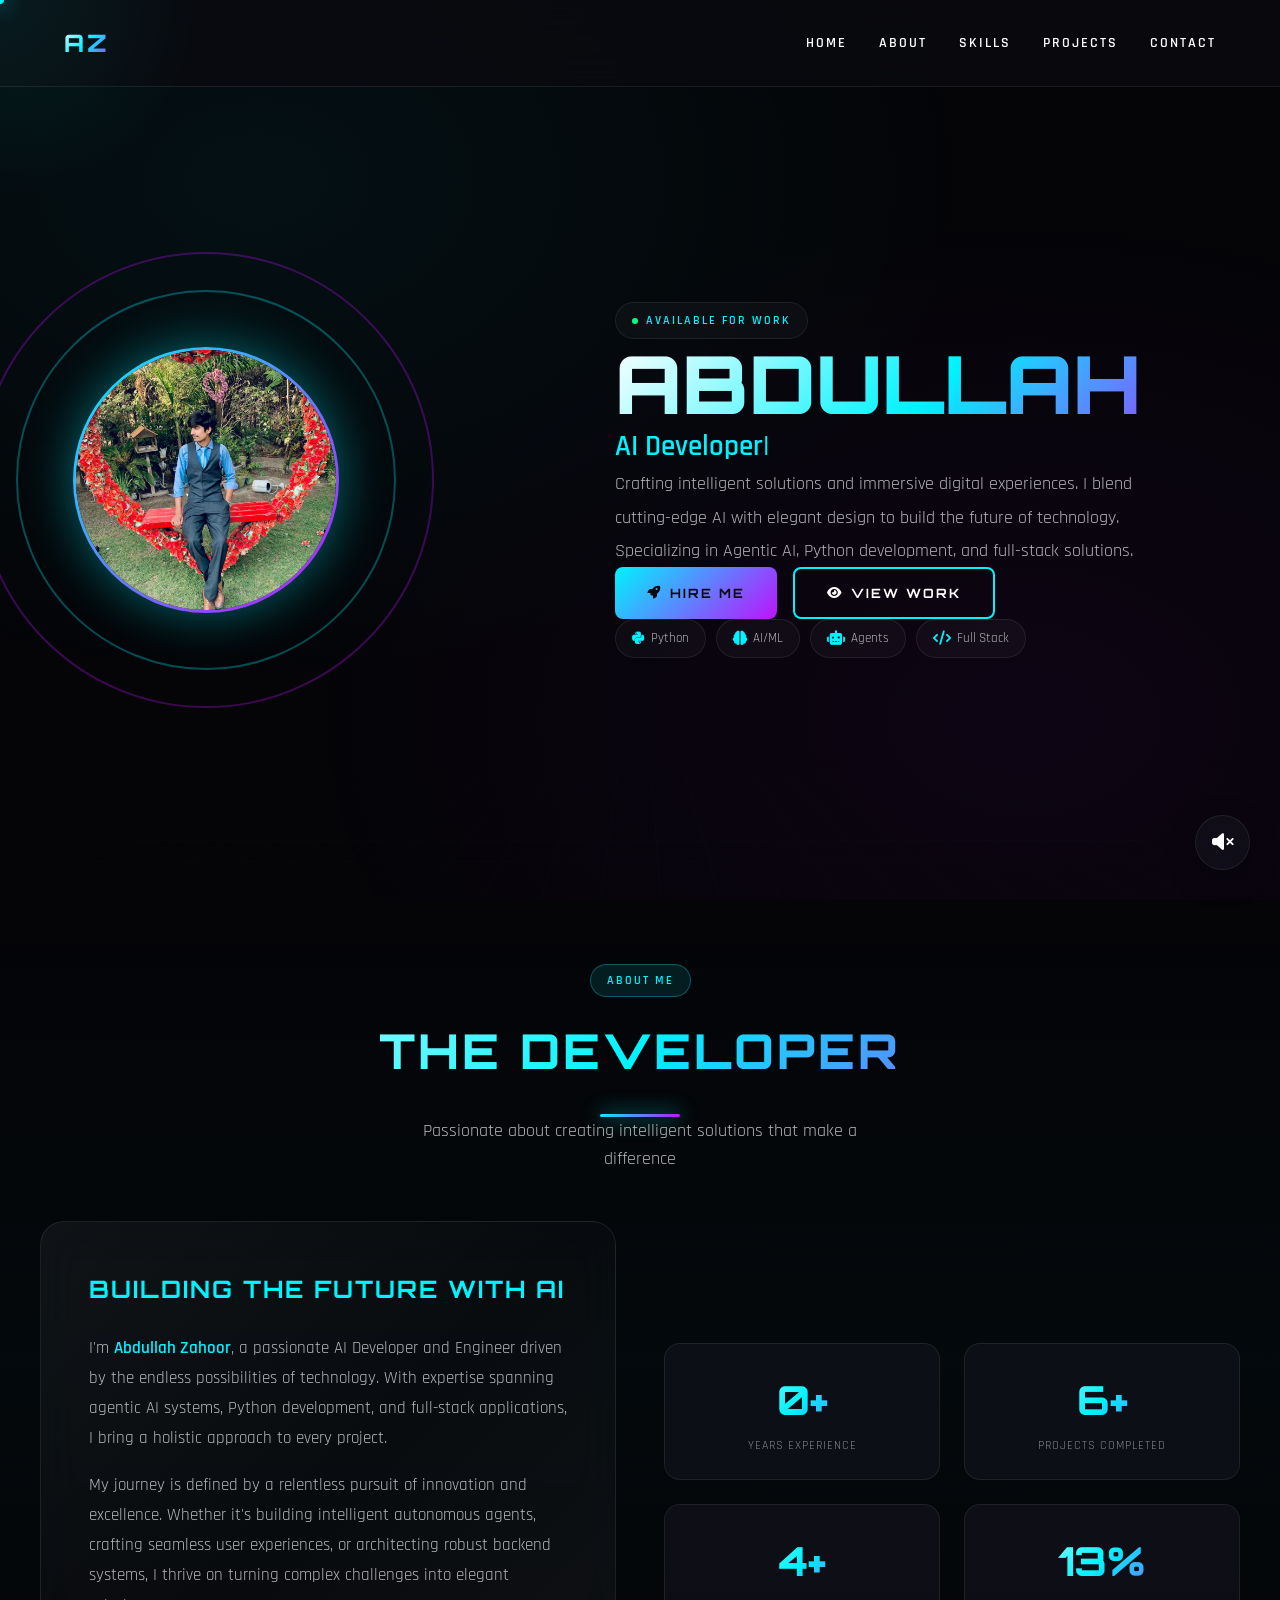
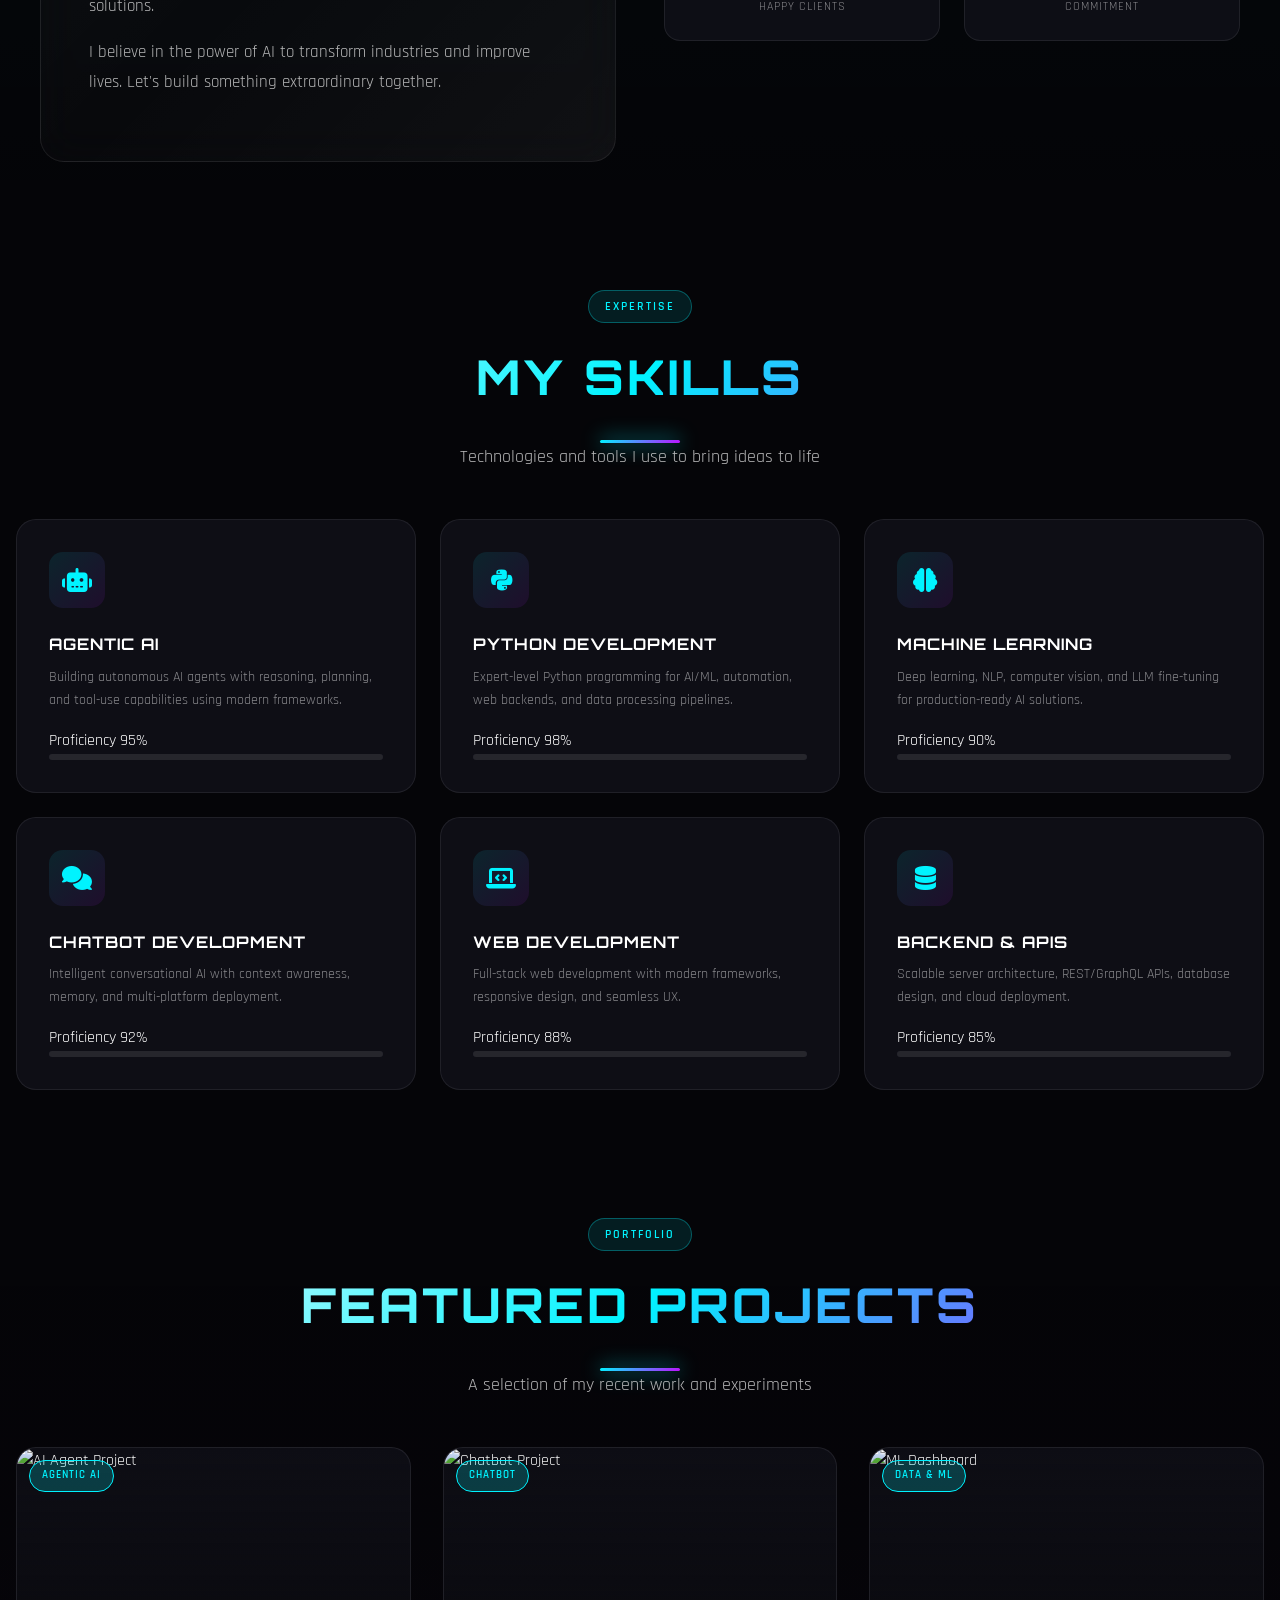
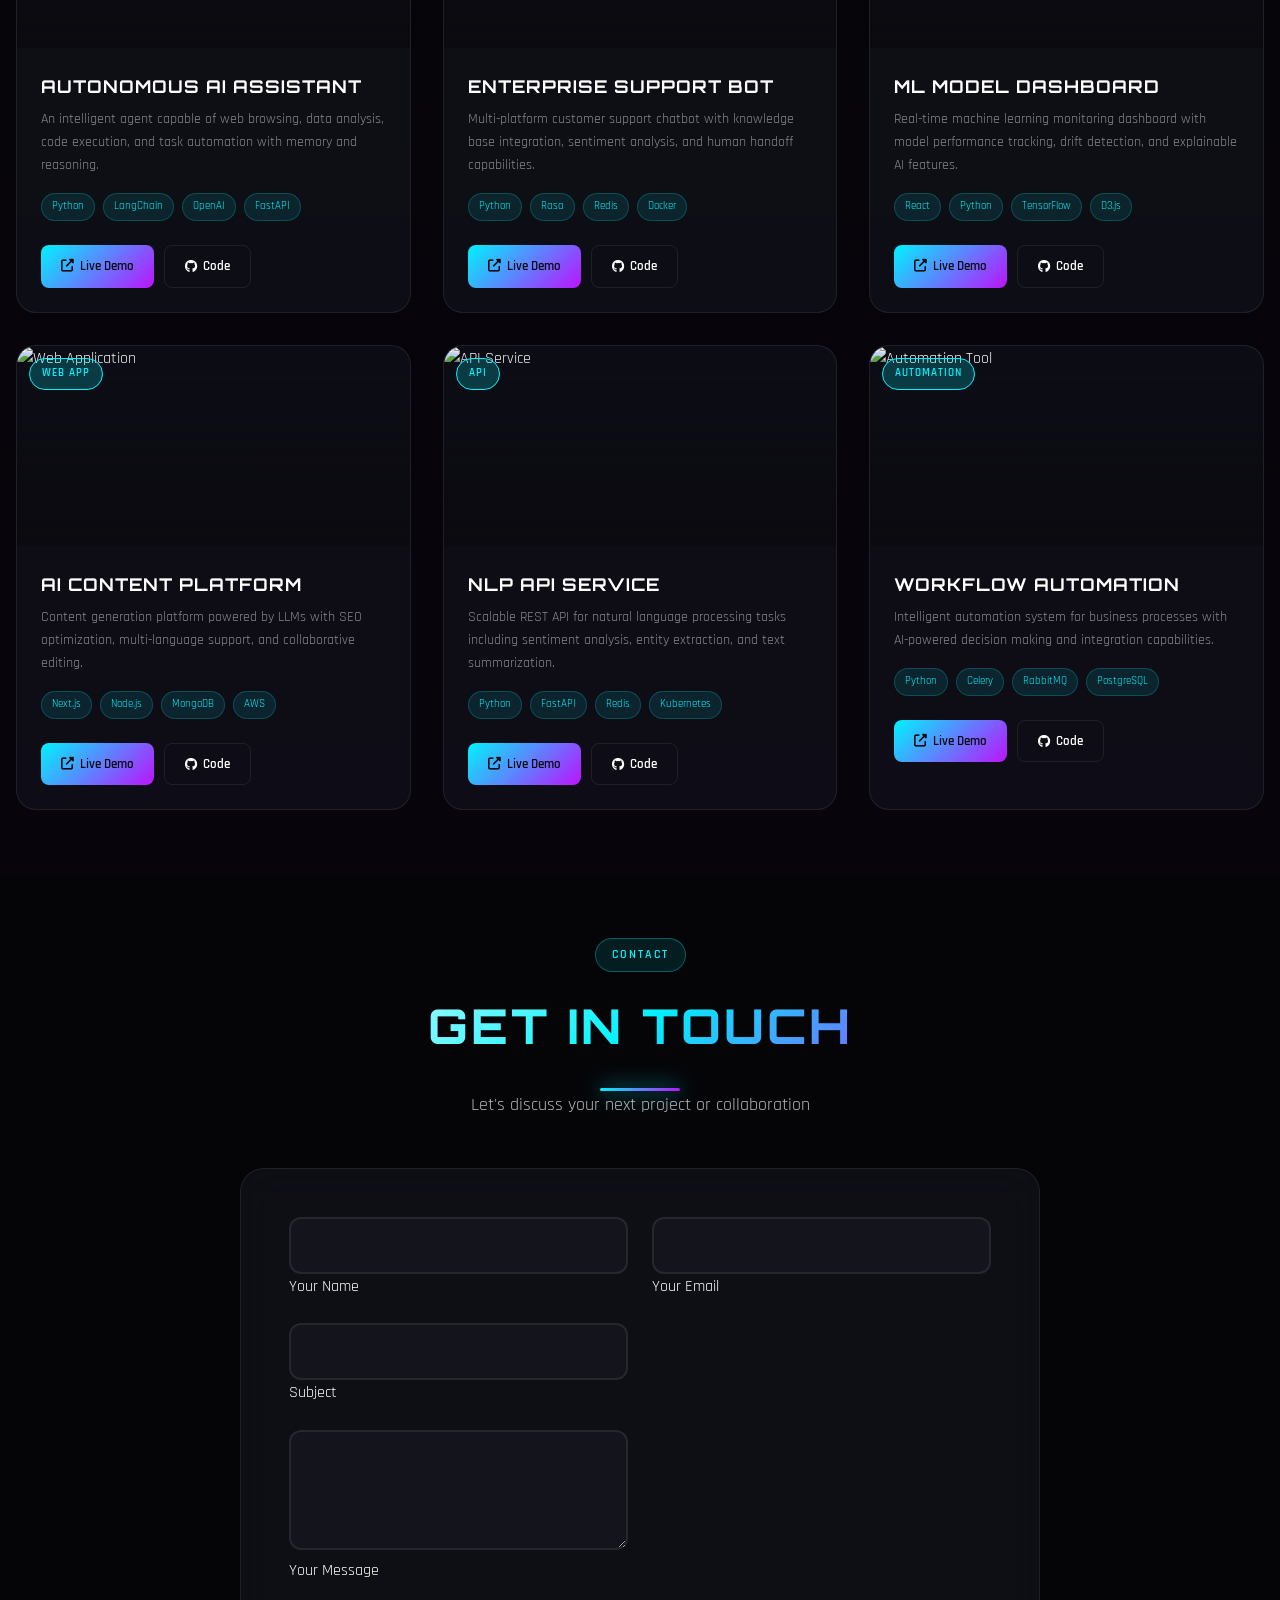
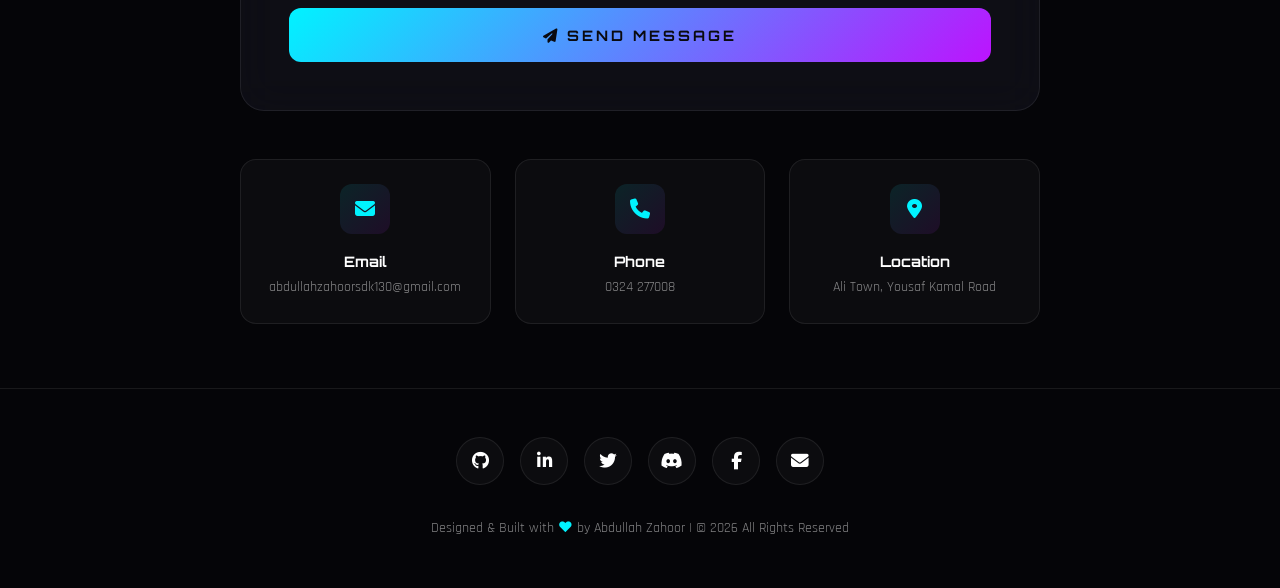
==== index.html @ 2355e8be "first commit" ====
<!DOCTYPE html>
<html lang="en">
<head>
    <meta charset="UTF-8">
    <meta name="viewport" content="width=device-width, initial-scale=1.0">
    <meta name="description" content="Abdullah Zahoor - AI Developer, Agentic AI Engineer & Python Developer. Building the future with intelligent solutions.">
    <meta name="theme-color" content="#0a0a0f">
    <title>Abdullah Zahoor | AI Developer & Engineer</title>

    <!-- Preconnect for fonts -->
    <link rel="preconnect" href="https://fonts.googleapis.com">
    <link rel="preconnect" href="https://fonts.gstatic.com" crossorigin>

    <!-- Fonts -->
    <link href="https://fonts.googleapis.com/css2?family=Orbitron:wght@400;500;600;700;800;900&family=Rajdhani:wght@300;400;500;600;700&family=Inter:wght@300;400;500;600;700&display=swap" rel="stylesheet">

    <!-- Three.js -->
    <script src="https://cdnjs.cloudflare.com/ajax/libs/three.js/r128/three.min.js"></script>

    <!-- Font Awesome -->
    <link rel="stylesheet" href="https://cdnjs.cloudflare.com/ajax/libs/font-awesome/6.4.0/css/all.min.css">

    <!-- CSS -->
    <link rel="stylesheet" href="css/style.css">
</head>
<body>
    <!-- Audio Element for Background Music -->
    <audio id="bg-music" loop preload="auto">
        <source src="audio/background-music.mp3" type="audio/mpeg">
    </audio>

    <!-- Music Toggle Button -->
    <button id="music-toggle" class="music-btn" title="Toggle Music">
        <i class="fas fa-volume-mute"></i>
        <span class="music-tooltip">Click to enable music</span>
    </button>

    <!-- 3D Background Canvas -->
    <div id="canvas-container">
        <canvas id="bg-canvas"></canvas>
    </div>

    <!-- Background Effects -->
    <div class="bg-overlay"></div>
    <div class="grid-flooring"></div>

    <!-- Custom Cursor -->
    <div class="cursor-glow"></div>
    <div class="cursor-dot"></div>

    <!-- Navigation -->
    <nav>
        <a href="#home" class="logo">AZ</a>
        <ul class="nav-links">
            <li><a href="#home">Home</a></li>
            <li><a href="#about">About</a></li>
            <li><a href="#skills">Skills</a></li>
            <li><a href="#projects">Projects</a></li>
            <li><a href="#contact">Contact</a></li>
        </ul>
        <button class="menu-toggle" aria-label="Toggle navigation menu" aria-expanded="false">
            <span></span>
            <span></span>
            <span></span>
        </button>
    </nav>

    <!-- Hero Section -->
    <section id="home" class="hero">
        <div class="hero-content">
            <div class="hero-visual">
                <div class="profile-3d">
                    <div class="profile-glow"></div>
                    <div class="orbit-ring orbit-ring-1">
                        <div class="orbit-particle"></div>
                    </div>
                    <div class="orbit-ring orbit-ring-2">
                        <div class="orbit-particle"></div>
                    </div>
                    <div class="orbit-ring orbit-ring-3"></div>
                    <div class="profile-core">
                        <img src="images/profile.jpg" alt="Abdullah Zahoor">
                    </div>
                </div>
            </div>
            <div class="hero-text">
                <div class="greeting-badge">
                    <span>Available for Work</span>
                </div>
                <h1 class="hero-title">ABDULLAH</h1>
                <div class="typing-container">
                    <span class="typing-text"></span>
                </div>
                <p class="hero-description">
                    Crafting intelligent solutions and immersive digital experiences. I blend cutting-edge AI with elegant design to build the future of technology. Specializing in Agentic AI, Python development, and full-stack solutions.
                </p>
                <div class="hero-buttons">
                    <a href="#contact" class="btn btn-primary">
                        <i class="fas fa-rocket"></i>
                        Hire Me
                    </a>
                    <a href="#projects" class="btn btn-secondary">
                        <i class="fas fa-eye"></i>
                        View Work
                    </a>
                </div>
                <div class="tech-pills">
                    <span class="tech-pill"><i class="fab fa-python"></i> Python</span>
                    <span class="tech-pill"><i class="fas fa-brain"></i> AI/ML</span>
                    <span class="tech-pill"><i class="fas fa-robot"></i> Agents</span>
                    <span class="tech-pill"><i class="fas fa-code"></i> Full Stack</span>
                </div>
            </div>
        </div>
    </section>

    <!-- About Section -->
    <section id="about" class="about">
        <div class="about-content">
            <div class="section-header reveal">
                <span class="section-label">About Me</span>
                <h2 class="section-title">The Developer</h2>
                <div class="section-line"></div>
                <p class="section-subtitle">Passionate about creating intelligent solutions that make a difference</p>
            </div>

            <div class="about-grid">
                <div class="about-glass reveal-left">
                    <div class="about-glass-content">
                        <div class="about-text">
                            <h3>Building The Future With AI</h3>
                            <p>
                                I'm <span class="highlight">Abdullah Zahoor</span>, a passionate AI Developer and Engineer driven by the endless possibilities of technology. With expertise spanning agentic AI systems, Python development, and full-stack applications, I bring a holistic approach to every project.
                            </p>
                            <p>
                                My journey is defined by a relentless pursuit of innovation and excellence. Whether it's building intelligent autonomous agents, crafting seamless user experiences, or architecting robust backend systems, I thrive on turning complex challenges into elegant solutions.
                            </p>
                            <p>
                                I believe in the power of AI to transform industries and improve lives. Let's build something extraordinary together.
                            </p>
                        </div>
                    </div>
                </div>

                <div class="stats-container">
                    <div class="stat-card reveal-scale stagger-1">
                        <div class="stat-number">5+</div>
                        <div class="stat-label">Years Experience</div>
                    </div>
                    <div class="stat-card reveal-scale stagger-2">
                        <div class="stat-number">50+</div>
                        <div class="stat-label">Projects Completed</div>
                    </div>
                    <div class="stat-card reveal-scale stagger-3">
                        <div class="stat-number">30+</div>
                        <div class="stat-label">Happy Clients</div>
                    </div>
                    <div class="stat-card reveal-scale stagger-4">
                        <div class="stat-number">100%</div>
                        <div class="stat-label">Commitment</div>
                    </div>
                </div>
            </div>
        </div>
    </section>

    <!-- Skills Section -->
    <section id="skills" class="skills">
        <div class="section-header reveal">
            <span class="section-label">Expertise</span>
            <h2 class="section-title">My Skills</h2>
            <div class="section-line"></div>
            <p class="section-subtitle">Technologies and tools I use to bring ideas to life</p>
        </div>

        <div class="skills-grid">
            <div class="skill-card reveal stagger-1">
                <div class="skill-card-glow"></div>
                <div class="skill-icon-wrapper">
                    <i class="fas fa-robot skill-icon"></i>
                </div>
                <h3>Agentic AI</h3>
                <p>Building autonomous AI agents with reasoning, planning, and tool-use capabilities using modern frameworks.</p>
                <div class="skill-progress">
                    <div class="skill-progress-header">
                        <span class="skill-progress-label">Proficiency</span>
                        <span class="skill-progress-value">95%</span>
                    </div>
                    <div class="skill-progress-bar">
                        <div class="skill-progress-fill" data-width="95%"></div>
                    </div>
                </div>
            </div>

            <div class="skill-card reveal stagger-2">
                <div class="skill-card-glow"></div>
                <div class="skill-icon-wrapper">
                    <i class="fab fa-python skill-icon"></i>
                </div>
                <h3>Python Development</h3>
                <p>Expert-level Python programming for AI/ML, automation, web backends, and data processing pipelines.</p>
                <div class="skill-progress">
                    <div class="skill-progress-header">
                        <span class="skill-progress-label">Proficiency</span>
                        <span class="skill-progress-value">98%</span>
                    </div>
                    <div class="skill-progress-bar">
                        <div class="skill-progress-fill" data-width="98%"></div>
                    </div>
                </div>
            </div>

            <div class="skill-card reveal stagger-3">
                <div class="skill-card-glow"></div>
                <div class="skill-icon-wrapper">
                    <i class="fas fa-brain skill-icon"></i>
                </div>
                <h3>Machine Learning</h3>
                <p>Deep learning, NLP, computer vision, and LLM fine-tuning for production-ready AI solutions.</p>
                <div class="skill-progress">
                    <div class="skill-progress-header">
                        <span class="skill-progress-label">Proficiency</span>
                        <span class="skill-progress-value">90%</span>
                    </div>
                    <div class="skill-progress-bar">
                        <div class="skill-progress-fill" data-width="90%"></div>
                    </div>
                </div>
            </div>

            <div class="skill-card reveal stagger-4">
                <div class="skill-card-glow"></div>
                <div class="skill-icon-wrapper">
                    <i class="fas fa-comments skill-icon"></i>
                </div>
                <h3>Chatbot Development</h3>
                <p>Intelligent conversational AI with context awareness, memory, and multi-platform deployment.</p>
                <div class="skill-progress">
                    <div class="skill-progress-header">
                        <span class="skill-progress-label">Proficiency</span>
                        <span class="skill-progress-value">92%</span>
                    </div>
                    <div class="skill-progress-bar">
                        <div class="skill-progress-fill" data-width="92%"></div>
                    </div>
                </div>
            </div>

            <div class="skill-card reveal stagger-5">
                <div class="skill-card-glow"></div>
                <div class="skill-icon-wrapper">
                    <i class="fas fa-laptop-code skill-icon"></i>
                </div>
                <h3>Web Development</h3>
                <p>Full-stack web development with modern frameworks, responsive design, and seamless UX.</p>
                <div class="skill-progress">
                    <div class="skill-progress-header">
                        <span class="skill-progress-label">Proficiency</span>
                        <span class="skill-progress-value">88%</span>
                    </div>
                    <div class="skill-progress-bar">
                        <div class="skill-progress-fill" data-width="88%"></div>
                    </div>
                </div>
            </div>

            <div class="skill-card reveal stagger-6">
                <div class="skill-card-glow"></div>
                <div class="skill-icon-wrapper">
                    <i class="fas fa-database skill-icon"></i>
                </div>
                <h3>Backend & APIs</h3>
                <p>Scalable server architecture, REST/GraphQL APIs, database design, and cloud deployment.</p>
                <div class="skill-progress">
                    <div class="skill-progress-header">
                        <span class="skill-progress-label">Proficiency</span>
                        <span class="skill-progress-value">85%</span>
                    </div>
                    <div class="skill-progress-bar">
                        <div class="skill-progress-fill" data-width="85%"></div>
                    </div>
                </div>
            </div>
        </div>
    </section>

    <!-- Projects Section -->
    <section id="projects" class="projects">
        <div class="section-header reveal">
            <span class="section-label">Portfolio</span>
            <h2 class="section-title">Featured Projects</h2>
            <div class="section-line"></div>
            <p class="section-subtitle">A selection of my recent work and experiments</p>
        </div>

        <div class="projects-grid">
            <div class="project-card reveal stagger-1">
                <div class="project-image">
                    <img src="https://images.unsplash.com/photo-1677442136019-21780ecad995?w=600&h=400&fit=crop" alt="AI Agent Project">
                    <div class="project-image-overlay"></div>
                    <span class="project-category">Agentic AI</span>
                </div>
                <div class="project-content">
                    <h3>Autonomous AI Assistant</h3>
                    <p>An intelligent agent capable of web browsing, data analysis, code execution, and task automation with memory and reasoning.</p>
                    <div class="project-tech">
                        <span>Python</span>
                        <span>LangChain</span>
                        <span>OpenAI</span>
                        <span>FastAPI</span>
                    </div>
                    <div class="project-links">
                        <a href="#" class="project-link primary">
                            <i class="fas fa-external-link-alt"></i>
                            Live Demo
                        </a>
                        <a href="#" class="project-link">
                            <i class="fab fa-github"></i>
                            Code
                        </a>
                    </div>
                </div>
            </div>

            <div class="project-card reveal stagger-2">
                <div class="project-image">
                    <img src="https://images.unsplash.com/photo-1531746790731-6c087fecd65a?w=600&h=400&fit=crop" alt="Chatbot Project">
                    <div class="project-image-overlay"></div>
                    <span class="project-category">Chatbot</span>
                </div>
                <div class="project-content">
                    <h3>Enterprise Support Bot</h3>
                    <p>Multi-platform customer support chatbot with knowledge base integration, sentiment analysis, and human handoff capabilities.</p>
                    <div class="project-tech">
                        <span>Python</span>
                        <span>Rasa</span>
                        <span>Redis</span>
                        <span>Docker</span>
                    </div>
                    <div class="project-links">
                        <a href="#" class="project-link primary">
                            <i class="fas fa-external-link-alt"></i>
                            Live Demo
                        </a>
                        <a href="#" class="project-link">
                            <i class="fab fa-github"></i>
                            Code
                        </a>
                    </div>
                </div>
            </div>

            <div class="project-card reveal stagger-3">
                <div class="project-image">
                    <img src="https://images.unsplash.com/photo-1551288049-bebda4e38f71?w=600&h=400&fit=crop" alt="ML Dashboard">
                    <div class="project-image-overlay"></div>
                    <span class="project-category">Data & ML</span>
                </div>
                <div class="project-content">
                    <h3>ML Model Dashboard</h3>
                    <p>Real-time machine learning monitoring dashboard with model performance tracking, drift detection, and explainable AI features.</p>
                    <div class="project-tech">
                        <span>React</span>
                        <span>Python</span>
                        <span>TensorFlow</span>
                        <span>D3.js</span>
                    </div>
                    <div class="project-links">
                        <a href="#" class="project-link primary">
                            <i class="fas fa-external-link-alt"></i>
                            Live Demo
                        </a>
                        <a href="#" class="project-link">
                            <i class="fab fa-github"></i>
                            Code
                        </a>
                    </div>
                </div>
            </div>

            <div class="project-card reveal stagger-4">
                <div class="project-image">
                    <img src="https://images.unsplash.com/photo-1460925895917-afdab827c52f?w=600&h=400&fit=crop" alt="Web Application">
                    <div class="project-image-overlay"></div>
                    <span class="project-category">Web App</span>
                </div>
                <div class="project-content">
                    <h3>AI Content Platform</h3>
                    <p>Content generation platform powered by LLMs with SEO optimization, multi-language support, and collaborative editing.</p>
                    <div class="project-tech">
                        <span>Next.js</span>
                        <span>Node.js</span>
                        <span>MongoDB</span>
                        <span>AWS</span>
                    </div>
                    <div class="project-links">
                        <a href="#" class="project-link primary">
                            <i class="fas fa-external-link-alt"></i>
                            Live Demo
                        </a>
                        <a href="#" class="project-link">
                            <i class="fab fa-github"></i>
                            Code
                        </a>
                    </div>
                </div>
            </div>

            <div class="project-card reveal stagger-5">
                <div class="project-image">
                    <img src="https://images.unsplash.com/photo-1555421689-d68471e189f2?w=600&h=400&fit=crop" alt="API Service">
                    <div class="project-image-overlay"></div>
                    <span class="project-category">API</span>
                </div>
                <div class="project-content">
                    <h3>NLP API Service</h3>
                    <p>Scalable REST API for natural language processing tasks including sentiment analysis, entity extraction, and text summarization.</p>
                    <div class="project-tech">
                        <span>Python</span>
                        <span>FastAPI</span>
                        <span>Redis</span>
                        <span>Kubernetes</span>
                    </div>
                    <div class="project-links">
                        <a href="#" class="project-link primary">
                            <i class="fas fa-external-link-alt"></i>
                            Live Demo
                        </a>
                        <a href="#" class="project-link">
                            <i class="fab fa-github"></i>
                            Code
                        </a>
                    </div>
                </div>
            </div>

            <div class="project-card reveal stagger-6">
                <div class="project-image">
                    <img src="https://images.unsplash.com/photo-1518432031352-d6fc5c10da5a?w=600&h=400&fit=crop" alt="Automation Tool">
                    <div class="project-image-overlay"></div>
                    <span class="project-category">Automation</span>
                </div>
                <div class="project-content">
                    <h3>Workflow Automation</h3>
                    <p>Intelligent automation system for business processes with AI-powered decision making and integration capabilities.</p>
                    <div class="project-tech">
                        <span>Python</span>
                        <span>Celery</span>
                        <span>RabbitMQ</span>
                        <span>PostgreSQL</span>
                    </div>
                    <div class="project-links">
                        <a href="#" class="project-link primary">
                            <i class="fas fa-external-link-alt"></i>
                            Live Demo
                        </a>
                        <a href="#" class="project-link">
                            <i class="fab fa-github"></i>
                            Code
                        </a>
                    </div>
                </div>
            </div>
        </div>
    </section>

    <!-- Contact Section -->
    <section id="contact" class="contact">
        <div class="contact-container">
            <div class="section-header reveal">
                <span class="section-label">Contact</span>
                <h2 class="section-title">Get In Touch</h2>
                <div class="section-line"></div>
                <p class="section-subtitle">Let's discuss your next project or collaboration</p>
            </div>

            <div class="contact-glass reveal-scale">
                <div class="contact-glow contact-glow-1"></div>
                <div class="contact-glow contact-glow-2"></div>

                <form class="contact-form">
                    <div class="form-row">
                        <div class="form-group">
                            <input type="text" class="form-input" id="name" placeholder=" " required>
                            <label class="form-label" for="name">Your Name</label>
                        </div>
                        <div class="form-group">
                            <input type="email" class="form-input" id="email" placeholder=" " required>
                            <label class="form-label" for="email">Your Email</label>
                        </div>
                    </div>
                    <div class="form-row">
                        <div class="form-group full-width">
                            <input type="text" class="form-input" id="subject" placeholder=" " required>
                            <label class="form-label" for="subject">Subject</label>
                        </div>
                    </div>
                    <div class="form-row">
                        <div class="form-group full-width">
                            <textarea class="form-input" id="message" placeholder=" " required></textarea>
                            <label class="form-label" for="message">Your Message</label>
                        </div>
                    </div>
                    <button type="submit" class="submit-btn">
                        <i class="fas fa-paper-plane"></i>
                        Send Message
                    </button>
                </form>
            </div>

            <div class="contact-info reveal">
                <div class="contact-item">
                    <div class="contact-icon">
                        <i class="fas fa-envelope"></i>
                    </div>
                    <h4>Email</h4>
                    <p>abdullahzahoorsdk130@gmail.com</p>
                </div>
                <div class="contact-item">
                    <div class="contact-icon">
                        <i class="fas fa-phone"></i>
                    </div>
                    <h4>Phone</h4>
                    <p>0324 277008</p>
                </div>
                <div class="contact-item">
                    <div class="contact-icon">
                        <i class="fas fa-map-marker-alt"></i>
                    </div>
                    <h4>Location</h4>
                    <p>Ali Town, Yousaf Kamal Road</p>
                </div>
            </div>
        </div>
    </section>

    <!-- Footer -->
    <footer>
        <div class="footer-glow"></div>
        <div class="footer-content">
            <div class="footer-social">
                <a href="https://github.com/Abdullahzahoor755" class="social-icon" title="GitHub" target="_blank">
                    <i class="fab fa-github"></i>
                </a>
                <a href="https://www.linkedin.com/in/muhammad-abdullah-879433345/" class="social-icon" title="LinkedIn" target="_blank">
                    <i class="fab fa-linkedin-in"></i>
                </a>
                <a href="#" class="social-icon" title="Twitter">
                    <i class="fab fa-twitter"></i>
                </a>
                <a href="#" class="social-icon" title="Discord">
                    <i class="fab fa-discord"></i>
                </a>
                <a href="https://www.facebook.com/profile.php?id=61555727889878" class="social-icon" title="Facebook" target="_blank">
                    <i class="fab fa-facebook-f"></i>
                </a>
                <a href="mailto:abdullahzahoorsdk130@gmail.com" class="social-icon" title="Email">
                    <i class="fas fa-envelope"></i>
                </a>
            </div>
            <p class="footer-text">
                Designed & Built with <span>❤</span> by Abdullah Zahoor | © 2026 All Rights Reserved
            </p>
        </div>
    </footer>

    <!-- JavaScript -->
    <script src="js/main.js"></script>
</body>
</html>
---- css/style.css ----
/* ============================================
   PORTFOLIO - CLEAN RESPONSIVE CSS
   Mobile-first approach with progressive enhancement
   ============================================ */

/* ============================================
   CSS VARIABLES & RESET
   ============================================ */
:root {
    /* Colors */
    --neon-blue: #00f3ff;
    --neon-purple: #bc13fe;
    --neon-pink: #ff10f0;
    --neon-green: #00ff88;
    --dark-bg: #0a0a0f;
    --darker-bg: #050508;
    --card-bg: rgba(20, 20, 30, 0.6);
    --glass-bg: rgba(255, 255, 255, 0.03);
    --glass-border: rgba(255, 255, 255, 0.08);
    --glass-border-hover: rgba(0, 243, 255, 0.3);
    --text-primary: #ffffff;
    --text-secondary: rgba(255, 255, 255, 0.7);
    --text-muted: rgba(255, 255, 255, 0.5);

    /* Gradients */
    --gradient-primary: linear-gradient(135deg, var(--neon-blue), var(--neon-purple));
    --gradient-text: linear-gradient(135deg, #fff 0%, var(--neon-blue) 50%, var(--neon-purple) 100%);
    --shadow-glow: 0 0 40px rgba(0, 243, 255, 0.3);

    /* Spacing */
    --space-xs: 0.5rem;
    --space-sm: 1rem;
    --space-md: 1.5rem;
    --space-lg: 2rem;
    --space-xl: 3rem;
    --space-2xl: 4rem;

    /* Typography */
    --font-display: 'Orbitron', sans-serif;
    --font-body: 'Rajdhani', 'Inter', sans-serif;

    /* Transitions */
    --transition-smooth: cubic-bezier(0.23, 1, 0.32, 1);

    /* Container */
    --container-max: 1400px;
    --container-padding: 1rem;
}

/* Reset */
*, *::before, *::after {
    margin: 0;
    padding: 0;
    box-sizing: border-box;
}

html {
    scroll-behavior: smooth;
    font-size: clamp(14px, 2vw, 16px);
}

body {
    font-family: var(--font-body);
    background: var(--darker-bg);
    color: var(--text-primary);
    overflow-x: hidden;
    line-height: 1.6;
    -webkit-font-smoothing: antialiased;
}

/* Scrollbar */
::-webkit-scrollbar {
    width: 8px;
}

::-webkit-scrollbar-track {
    background: var(--darker-bg);
}

::-webkit-scrollbar-thumb {
    background: var(--gradient-primary);
    border-radius: 4px;
}

/* Selection */
::selection {
    background: rgba(0, 243, 255, 0.3);
}

/* ============================================
   BACKGROUND & EFFECTS
   ============================================ */
#canvas-container {
    position: fixed;
    inset: 0;
    z-index: -2;
    pointer-events: none;
}

.bg-overlay {
    position: fixed;
    inset: 0;
    z-index: -1;
    pointer-events: none;
    background:
        radial-gradient(ellipse at 20% 20%, rgba(0, 243, 255, 0.05) 0%, transparent 50%),
        radial-gradient(ellipse at 80% 80%, rgba(188, 19, 254, 0.05) 0%, transparent 50%);
}

.grid-flooring {
    position: fixed;
    bottom: 0;
    left: 0;
    width: 100%;
    height: 50vh;
    z-index: -1;
    pointer-events: none;
    background-image:
        linear-gradient(rgba(0, 243, 255, 0.03) 1px, transparent 1px),
        linear-gradient(90deg, rgba(0, 243, 255, 0.03) 1px, transparent 1px);
    background-size: 60px 60px;
    transform: perspective(500px) rotateX(60deg);
    transform-origin: bottom center;
    opacity: 0.5;
    animation: gridPulse 4s ease-in-out infinite;
}

@keyframes gridPulse {
    0%, 100% { opacity: 0.3; }
    50% { opacity: 0.6; }
}

/* Cursor - hidden on touch devices */
.cursor-glow, .cursor-dot {
    display: none;
}

@media (pointer: fine) {
    .cursor-glow {
        display: block;
        position: fixed;
        width: 400px;
        height: 400px;
        background: radial-gradient(circle, rgba(0, 243, 255, 0.08) 0%, transparent 70%);
        border-radius: 50%;
        pointer-events: none;
        z-index: 9999;
        transform: translate(-50%, -50%);
        mix-blend-mode: screen;
    }

    .cursor-dot {
        display: block;
        position: fixed;
        width: 8px;
        height: 8px;
        background: var(--neon-blue);
        border-radius: 50%;
        pointer-events: none;
        z-index: 10000;
        transform: translate(-50%, -50%);
        box-shadow: 0 0 20px var(--neon-blue);
    }
}

/* ============================================
   NAVIGATION
   ============================================ */
nav {
    position: fixed;
    top: 0;
    left: 0;
    width: 100%;
    padding: var(--space-md) var(--container-padding);
    display: flex;
    justify-content: space-between;
    align-items: center;
    z-index: 1000;
    background: rgba(10, 10, 15, 0.8);
    backdrop-filter: blur(20px);
    border-bottom: 1px solid var(--glass-border);
}

.logo {
    font-family: var(--font-display);
    font-size: 1.5rem;
    font-weight: 800;
    background: var(--gradient-text);
    -webkit-background-clip: text;
    -webkit-text-fill-color: transparent;
    text-transform: uppercase;
    letter-spacing: 3px;
    text-decoration: none;
}

.nav-links {
    display: none;
    list-style: none;
    gap: 2rem;
}

.nav-links a {
    color: var(--text-primary);
    text-decoration: none;
    font-weight: 600;
    font-size: 0.9rem;
    text-transform: uppercase;
    letter-spacing: 2px;
    transition: color 0.3s ease;
}

.nav-links a:hover {
    color: var(--neon-blue);
}

/* Mobile Menu Toggle */
.menu-toggle {
    display: flex;
    flex-direction: column;
    gap: 6px;
    cursor: pointer;
    z-index: 1001;
    background: none;
    border: none;
    padding: 0.5rem;
}

.menu-toggle span {
    width: 28px;
    height: 2px;
    background: var(--text-primary);
    transition: all 0.3s ease;
}

.menu-toggle.active span:nth-child(1) {
    transform: rotate(45deg) translate(5px, 5px);
}

.menu-toggle.active span:nth-child(2) {
    opacity: 0;
}

.menu-toggle.active span:nth-child(3) {
    transform: rotate(-45deg) translate(7px, -6px);
}

/* Mobile Nav */
@media (max-width: 768px) {
    .nav-links {
        position: fixed;
        top: 0;
        right: -100%;
        width: min(80%, 300px);
        height: 100vh;
        background: rgba(10, 10, 15, 0.98);
        flex-direction: column;
        justify-content: center;
        align-items: center;
        gap: var(--space-lg);
        transition: right 0.4s var(--transition-smooth);
        backdrop-filter: blur(20px);
        display: flex;
    }

    .nav-links.active {
        right: 0;
    }
}

/* Desktop Nav */
@media (min-width: 769px) {
    nav {
        padding: var(--space-md) 5%;
    }

    .menu-toggle {
        display: none;
    }

    .nav-links {
        display: flex;
    }
}

/* ============================================
   HERO SECTION
   ============================================ */
.hero {
    min-height: 100vh;
    display: flex;
    align-items: center;
    justify-content: center;
    padding: calc(var(--space-2xl) + 60px) var(--container-padding) var(--space-2xl);
    position: relative;
}

.hero-content {
    display: flex;
    flex-direction: column;
    align-items: center;
    gap: var(--space-xl);
    max-width: var(--container-max);
    width: 100%;
    text-align: center;
}

/* Profile */
.hero-visual {
    position: relative;
    perspective: 1000px;
}

.profile-3d {
    position: relative;
    width: min(280px, 80vw);
    height: min(280px, 80vw);
    transform-style: preserve-3d;
    animation: floatProfile 6s ease-in-out infinite;
}

@keyframes floatProfile {
    0%, 100% { transform: translateY(0) rotateY(-5deg); }
    50% { transform: translateY(-15px) rotateY(5deg); }
}

.orbit-ring {
    position: absolute;
    border-radius: 50%;
    border: 2px solid transparent;
}

.orbit-ring-1 {
    width: 100%;
    height: 100%;
    border-color: rgba(0, 243, 255, 0.3);
    animation: orbit1 20s linear infinite;
}

.orbit-ring-2 {
    width: 120%;
    height: 120%;
    top: -10%;
    left: -10%;
    border-color: rgba(188, 19, 254, 0.3);
    animation: orbit2 25s linear infinite reverse;
}

@keyframes orbit1 {
    0% { transform: rotateX(70deg) rotateZ(0deg); }
    100% { transform: rotateX(70deg) rotateZ(360deg); }
}

@keyframes orbit2 {
    0% { transform: rotateX(60deg) rotateY(10deg) rotateZ(0deg); }
    100% { transform: rotateX(60deg) rotateY(10deg) rotateZ(360deg); }
}

.profile-core {
    position: absolute;
    top: 50%;
    left: 50%;
    transform: translate(-50%, -50%);
    width: 70%;
    height: 70%;
    border-radius: 50%;
    overflow: hidden;
    border: 3px solid transparent;
    background: linear-gradient(var(--dark-bg), var(--dark-bg)) padding-box,
                var(--gradient-primary) border-box;
    box-shadow: 0 0 40px rgba(0, 243, 255, 0.3);
}

.profile-core img {
    width: 100%;
    height: 100%;
    object-fit: cover;
}

.profile-glow {
    position: absolute;
    top: 50%;
    left: 50%;
    transform: translate(-50%, -50%);
    width: 100%;
    height: 100%;
    background: radial-gradient(circle, rgba(0, 243, 255, 0.2) 0%, transparent 70%);
    border-radius: 50%;
    animation: pulseGlow 3s ease-in-out infinite;
}

@keyframes pulseGlow {
    0%, 100% { opacity: 0.5; transform: translate(-50%, -50%) scale(1); }
    50% { opacity: 0.8; transform: translate(-50%, -50%) scale(1.1); }
}

/* Hero Text */
.greeting-badge {
    display: inline-flex;
    align-items: center;
    gap: 8px;
    padding: 8px 16px;
    background: var(--glass-bg);
    border: 1px solid var(--glass-border);
    border-radius: 50px;
    font-size: 0.75rem;
    color: var(--neon-blue);
    font-weight: 600;
    text-transform: uppercase;
    letter-spacing: 2px;
}

.greeting-badge::before {
    content: '';
    width: 6px;
    height: 6px;
    background: var(--neon-green);
    border-radius: 50%;
    animation: blink 2s ease-in-out infinite;
}

@keyframes blink {
    0%, 100% { opacity: 1; }
    50% { opacity: 0.3; }
}

.hero-title {
    font-family: var(--font-display);
    font-size: clamp(2rem, 8vw, 5rem);
    font-weight: 900;
    line-height: 1.1;
    background: var(--gradient-text);
    -webkit-background-clip: text;
    -webkit-text-fill-color: transparent;
}

.typing-container {
    height: 2.5rem;
    display: flex;
    align-items: center;
    justify-content: center;
}

.typing-text {
    font-size: clamp(1rem, 3vw, 1.8rem);
    font-weight: 600;
    color: var(--neon-blue);
}

.typing-text::after {
    content: '|';
    animation: blinkCursor 1s infinite;
}

@keyframes blinkCursor {
    0%, 50% { opacity: 1; }
    51%, 100% { opacity: 0; }
}

.hero-description {
    font-size: clamp(0.95rem, 2vw, 1.15rem);
    color: var(--text-secondary);
    max-width: 550px;
    line-height: 1.8;
}

/* Buttons */
.hero-buttons {
    display: flex;
    flex-wrap: wrap;
    gap: var(--space-sm);
    justify-content: center;
}

.btn {
    padding: 14px 32px;
    font-family: var(--font-display);
    font-size: 0.8rem;
    font-weight: 700;
    text-transform: uppercase;
    letter-spacing: 2px;
    border: none;
    cursor: pointer;
    transition: all 0.4s var(--transition-smooth);
    text-decoration: none;
    display: inline-flex;
    align-items: center;
    gap: 8px;
    border-radius: 8px;
}

.btn-primary {
    background: var(--gradient-primary);
    color: var(--dark-bg);
}

.btn-primary:hover {
    transform: translateY(-3px);
    box-shadow: 0 20px 50px rgba(0, 243, 255, 0.4);
}

.btn-secondary {
    background: transparent;
    color: var(--text-primary);
    border: 2px solid var(--neon-blue);
}

.btn-secondary:hover {
    background: var(--neon-blue);
    color: var(--dark-bg);
    transform: translateY(-3px);
}

/* Tech Pills */
.tech-pills {
    display: flex;
    flex-wrap: wrap;
    gap: 10px;
    justify-content: center;
}

.tech-pill {
    padding: 8px 16px;
    background: var(--glass-bg);
    border: 1px solid var(--glass-border);
    border-radius: 50px;
    font-size: 0.8rem;
    color: var(--text-secondary);
    display: flex;
    align-items: center;
    gap: 6px;
}

.tech-pill i {
    color: var(--neon-blue);
    font-size: 0.9rem;
}

/* Desktop Hero Layout */
@media (min-width: 1024px) {
    .hero-content {
        flex-direction: row;
        text-align: left;
        gap: 5rem;
    }

    .hero-text {
        flex: 1;
        order: 2;
    }

    .hero-visual {
        flex: 0.8;
        order: 1;
    }

    .profile-3d {
        width: 380px;
        height: 380px;
    }

    .hero-buttons,
    .tech-pills,
    .typing-container {
        justify-content: flex-start;
    }
}

/* ============================================
   SECTIONS
   ============================================ */
section {
    padding: var(--space-2xl) var(--container-padding);
}

.section-header {
    text-align: center;
    margin-bottom: var(--space-xl);
}

.section-label {
    display: inline-block;
    padding: 6px 16px;
    background: rgba(0, 243, 255, 0.1);
    border: 1px solid rgba(0, 243, 255, 0.3);
    border-radius: 50px;
    color: var(--neon-blue);
    font-size: 0.75rem;
    font-weight: 600;
    text-transform: uppercase;
    letter-spacing: 2px;
    margin-bottom: var(--space-sm);
}

.section-title {
    font-family: var(--font-display);
    font-size: clamp(1.75rem, 5vw, 3rem);
    font-weight: 800;
    background: var(--gradient-text);
    -webkit-background-clip: text;
    -webkit-text-fill-color: transparent;
    text-transform: uppercase;
    letter-spacing: 3px;
    margin-bottom: var(--space-sm);
}

.section-subtitle {
    color: var(--text-secondary);
    font-size: clamp(0.9rem, 2vw, 1.1rem);
    max-width: 500px;
    margin: 0 auto;
}

.section-line {
    width: 80px;
    height: 3px;
    background: var(--gradient-primary);
    margin: var(--space-md) auto 0;
    border-radius: 3px;
    box-shadow: 0 0 20px var(--neon-blue);
}

/* ============================================
   ABOUT SECTION
   ============================================ */
.about {
    background: linear-gradient(180deg, transparent 0%, rgba(0, 243, 255, 0.02) 50%, transparent 100%);
}

.about-content {
    max-width: 1200px;
    margin: 0 auto;
}

.about-grid {
    display: grid;
    gap: var(--space-xl);
}

.about-glass {
    background: linear-gradient(135deg,
        rgba(255, 255, 255, 0.05) 0%,
        rgba(255, 255, 255, 0.02) 50%,
        rgba(255, 255, 255, 0.05) 100%);
    border: 1px solid var(--glass-border);
    border-radius: 24px;
    padding: var(--space-lg);
    backdrop-filter: blur(20px);
}

.about-text h3 {
    font-family: var(--font-display);
    font-size: clamp(1.25rem, 3vw, 1.5rem);
    margin-bottom: var(--space-md);
    color: var(--neon-blue);
    text-transform: uppercase;
    letter-spacing: 2px;
}

.about-text p {
    color: var(--text-secondary);
    font-size: clamp(0.95rem, 2vw, 1.05rem);
    margin-bottom: var(--space-sm);
    line-height: 1.8;
}

.highlight {
    color: var(--neon-blue);
    font-weight: 600;
}

/* Stats */
.stats-container {
    display: grid;
    grid-template-columns: repeat(2, 1fr);
    gap: var(--space-sm);
}

.stat-card {
    background: var(--card-bg);
    border: 1px solid var(--glass-border);
    border-radius: 16px;
    padding: var(--space-md);
    text-align: center;
    transition: all 0.4s ease;
}

.stat-card:hover {
    transform: translateY(-5px);
    border-color: var(--neon-blue);
}

.stat-number {
    font-family: var(--font-display);
    font-size: clamp(1.75rem, 4vw, 2.5rem);
    font-weight: 800;
    background: var(--gradient-text);
    -webkit-background-clip: text;
    -webkit-text-fill-color: transparent;
    margin-bottom: 4px;
}

.stat-label {
    color: var(--text-muted);
    font-size: 0.75rem;
    text-transform: uppercase;
    letter-spacing: 1px;
}

/* Desktop About */
@media (min-width: 768px) {
    .about-grid {
        grid-template-columns: 1fr 1fr;
        gap: var(--space-xl);
        align-items: center;
    }

    .stats-container {
        grid-template-columns: repeat(2, 1fr);
        gap: var(--space-md);
    }

    .about-glass {
        padding: var(--space-xl);
    }
}

/* ============================================
   SKILLS SECTION
   ============================================ */
.skills-grid {
    display: grid;
    grid-template-columns: 1fr;
    gap: var(--space-md);
    max-width: var(--container-max);
    margin: 0 auto;
}

.skill-card {
    background: var(--card-bg);
    border: 1px solid var(--glass-border);
    border-radius: 20px;
    padding: var(--space-lg);
    transition: all 0.4s ease;
}

.skill-card:hover {
    transform: translateY(-8px);
    border-color: var(--neon-blue);
    box-shadow: 0 20px 40px rgba(0, 243, 255, 0.1);
}

.skill-icon-wrapper {
    width: 56px;
    height: 56px;
    border-radius: 14px;
    background: linear-gradient(135deg, rgba(0, 243, 255, 0.1), rgba(188, 19, 254, 0.1));
    display: flex;
    align-items: center;
    justify-content: center;
    margin-bottom: var(--space-md);
}

.skill-icon {
    font-size: 1.5rem;
    color: var(--neon-blue);
}

.skill-card h3 {
    font-family: var(--font-display);
    font-size: 1rem;
    margin-bottom: 8px;
    text-transform: uppercase;
    letter-spacing: 1px;
}

.skill-card p {
    color: var(--text-muted);
    font-size: 0.9rem;
    line-height: 1.6;
    margin-bottom: var(--space-sm);
}

/* Progress Bar */
.skill-progress-bar {
    height: 6px;
    background: rgba(255, 255, 255, 0.1);
    border-radius: 3px;
    overflow: hidden;
}

.skill-progress-fill {
    height: 100%;
    background: var(--gradient-primary);
    border-radius: 3px;
    width: 0;
    transition: width 1.5s var(--transition-smooth);
}

/* Tablet Skills */
@media (min-width: 640px) {
    .skills-grid {
        grid-template-columns: repeat(2, 1fr);
    }
}

/* Desktop Skills */
@media (min-width: 1024px) {
    .skills-grid {
        grid-template-columns: repeat(3, 1fr);
    }
}

/* ============================================
   PROJECTS SECTION
   ============================================ */
.projects {
    background: linear-gradient(180deg, transparent 0%, rgba(188, 19, 254, 0.02) 100%);
}

.projects-grid {
    display: grid;
    grid-template-columns: 1fr;
    gap: var(--space-lg);
    max-width: var(--container-max);
    margin: 0 auto;
}

.project-card {
    background: var(--card-bg);
    border: 1px solid var(--glass-border);
    border-radius: 20px;
    overflow: hidden;
    transition: all 0.4s ease;
}

.project-card:hover {
    transform: translateY(-10px);
    border-color: var(--neon-purple);
    box-shadow: 0 30px 60px rgba(188, 19, 254, 0.1);
}

.project-image {
    position: relative;
    height: 180px;
    overflow: hidden;
}

.project-image img {
    width: 100%;
    height: 100%;
    object-fit: cover;
    transition: transform 0.6s ease;
}

.project-card:hover .project-image img {
    transform: scale(1.1);
}

.project-image-overlay {
    position: absolute;
    inset: 0;
    background: linear-gradient(180deg, transparent 0%, rgba(10, 10, 15, 0.9) 100%);
}

.project-category {
    position: absolute;
    top: 12px;
    left: 12px;
    padding: 6px 12px;
    background: rgba(0, 243, 255, 0.2);
    border: 1px solid var(--neon-blue);
    border-radius: 50px;
    font-size: 0.7rem;
    font-weight: 600;
    text-transform: uppercase;
    letter-spacing: 1px;
    color: var(--neon-blue);
}

.project-content {
    padding: var(--space-md);
}

.project-content h3 {
    font-family: var(--font-display);
    font-size: 1.1rem;
    margin-bottom: 8px;
    text-transform: uppercase;
    letter-spacing: 1px;
}

.project-content p {
    color: var(--text-muted);
    font-size: 0.9rem;
    line-height: 1.6;
    margin-bottom: var(--space-sm);
}

.project-tech {
    display: flex;
    flex-wrap: wrap;
    gap: 8px;
    margin-bottom: var(--space-md);
}

.project-tech span {
    padding: 4px 10px;
    background: rgba(0, 243, 255, 0.1);
    border: 1px solid rgba(0, 243, 255, 0.2);
    border-radius: 50px;
    font-size: 0.7rem;
    color: var(--neon-blue);
}

.project-links {
    display: flex;
    gap: 10px;
    flex-wrap: wrap;
}

.project-link {
    display: inline-flex;
    align-items: center;
    gap: 6px;
    padding: 10px 20px;
    background: transparent;
    border: 1px solid var(--glass-border);
    border-radius: 8px;
    color: var(--text-primary);
    font-size: 0.8rem;
    font-weight: 600;
    text-decoration: none;
    transition: all 0.3s ease;
}

.project-link:hover {
    border-color: var(--neon-blue);
    background: rgba(0, 243, 255, 0.1);
    color: var(--neon-blue);
}

.project-link.primary {
    background: var(--gradient-primary);
    border: none;
    color: var(--dark-bg);
}

/* Tablet Projects */
@media (min-width: 640px) {
    .projects-grid {
        grid-template-columns: repeat(2, 1fr);
    }

    .project-image {
        height: 200px;
    }
}

/* Desktop Projects */
@media (min-width: 1024px) {
    .projects-grid {
        grid-template-columns: repeat(3, 1fr);
    }
}

/* ============================================
   CONTACT SECTION
   ============================================ */
.contact-container {
    max-width: 800px;
    margin: 0 auto;
}

.contact-glass {
    background: var(--card-bg);
    border: 1px solid var(--glass-border);
    border-radius: 24px;
    padding: var(--space-lg);
    backdrop-filter: blur(20px);
}

.contact-form {
    display: grid;
    gap: var(--space-md);
}

.form-row {
    display: grid;
    gap: var(--space-md);
}

.form-group {
    position: relative;
}

.form-input {
    width: 100%;
    padding: 16px 20px;
    background: rgba(255, 255, 255, 0.03);
    border: 2px solid var(--glass-border);
    border-radius: 12px;
    color: var(--text-primary);
    font-family: var(--font-body);
    font-size: 1rem;
    transition: all 0.3s ease;
    outline: none;
}

.form-input:focus {
    border-color: var(--neon-blue);
    background: rgba(0, 243, 255, 0.05);
}

.form-input::placeholder {
    color: var(--text-muted);
}

textarea.form-input {
    min-height: 120px;
    resize: vertical;
}

.submit-btn {
    width: 100%;
    padding: 18px;
    background: var(--gradient-primary);
    border: none;
    border-radius: 12px;
    color: var(--dark-bg);
    font-family: var(--font-display);
    font-size: 0.9rem;
    font-weight: 700;
    text-transform: uppercase;
    letter-spacing: 3px;
    cursor: pointer;
    transition: all 0.4s ease;
}

.submit-btn:hover {
    transform: translateY(-3px);
    box-shadow: 0 20px 50px rgba(0, 243, 255, 0.4);
}

/* Contact Info */
.contact-info {
    display: grid;
    grid-template-columns: 1fr;
    gap: var(--space-md);
    margin-top: var(--space-xl);
}

.contact-item {
    text-align: center;
    padding: var(--space-md);
    background: rgba(255, 255, 255, 0.03);
    border: 1px solid var(--glass-border);
    border-radius: 16px;
    transition: all 0.4s ease;
}

.contact-item:hover {
    border-color: var(--neon-blue);
    transform: translateY(-5px);
}

.contact-icon {
    width: 50px;
    height: 50px;
    margin: 0 auto var(--space-sm);
    border-radius: 12px;
    background: linear-gradient(135deg, rgba(0, 243, 255, 0.1), rgba(188, 19, 254, 0.1));
    display: flex;
    align-items: center;
    justify-content: center;
    font-size: 1.25rem;
    color: var(--neon-blue);
}

.contact-item h4 {
    font-family: var(--font-display);
    font-size: 0.9rem;
    margin-bottom: 4px;
}

.contact-item p {
    color: var(--text-muted);
    font-size: 0.85rem;
}

/* Tablet Contact */
@media (min-width: 640px) {
    .form-row {
        grid-template-columns: repeat(2, 1fr);
    }

    .contact-info {
        grid-template-columns: repeat(3, 1fr);
    }
}

/* Desktop Contact */
@media (min-width: 768px) {
    .contact-glass {
        padding: var(--space-xl);
    }
}

/* ============================================
   FOOTER
   ============================================ */
footer {
    padding: var(--space-xl) var(--container-padding);
    background: var(--darker-bg);
    border-top: 1px solid var(--glass-border);
}

.footer-content {
    max-width: var(--container-max);
    margin: 0 auto;
    text-align: center;
}

.footer-social {
    display: flex;
    justify-content: center;
    gap: var(--space-sm);
    margin-bottom: var(--space-lg);
    flex-wrap: wrap;
}

.social-icon {
    width: 48px;
    height: 48px;
    border-radius: 50%;
    background: var(--glass-bg);
    border: 1px solid var(--glass-border);
    display: flex;
    align-items: center;
    justify-content: center;
    color: var(--text-primary);
    text-decoration: none;
    font-size: 1.1rem;
    transition: all 0.4s ease;
}

.social-icon:hover {
    transform: translateY(-5px) scale(1.1);
    border-color: var(--neon-blue);
    background: var(--gradient-primary);
    color: var(--dark-bg);
}

.footer-text {
    color: var(--text-muted);
    font-size: 0.9rem;
}

.footer-text span {
    color: var(--neon-blue);
}

/* ============================================
   MUSIC CONTROLS
   ============================================ */
.music-btn {
    position: fixed;
    bottom: 20px;
    right: 20px;
    width: 50px;
    height: 50px;
    border-radius: 50%;
    background: var(--card-bg);
    border: 1px solid var(--glass-border);
    backdrop-filter: blur(20px);
    cursor: pointer;
    z-index: 9999;
    display: flex;
    align-items: center;
    justify-content: center;
    color: var(--text-primary);
    font-size: 1rem;
    transition: all 0.4s ease;
    box-shadow: 0 10px 30px rgba(0, 0, 0, 0.3);
}

.music-btn:hover {
    transform: scale(1.1);
    border-color: var(--neon-blue);
    box-shadow: 0 0 30px rgba(0, 243, 255, 0.3);
}

.music-btn.active {
    border-color: var(--neon-blue);
    box-shadow: 0 0 20px rgba(0, 243, 255, 0.4);
}

.music-btn.active i {
    color: var(--neon-blue);
}

.music-tooltip {
    position: absolute;
    bottom: 60px;
    right: 0;
    padding: 8px 14px;
    background: var(--card-bg);
    border: 1px solid var(--glass-border);
    border-radius: 8px;
    font-size: 0.75rem;
    color: var(--text-secondary);
    white-space: nowrap;
    opacity: 0;
    transform: translateY(10px);
    transition: all 0.3s ease;
    pointer-events: none;
    backdrop-filter: blur(10px);
}

.music-btn:hover .music-tooltip {
    opacity: 1;
    transform: translateY(0);
}

@media (min-width: 768px) {
    .music-btn {
        bottom: 30px;
        right: 30px;
        width: 55px;
        height: 55px;
        font-size: 1.2rem;
    }
}

/* ============================================
   ANIMATIONS
   ============================================ */
@keyframes fadeInUp {
    from {
        opacity: 0;
        transform: translateY(30px);
    }
    to {
        opacity: 1;
        transform: translateY(0);
    }
}

/* Scroll Reveal */
.reveal, .reveal-left, .reveal-right, .reveal-scale {
    opacity: 0;
    transform: translateY(30px);
    transition: all 0.6s var(--transition-smooth);
}

.reveal.active, .reveal-left.active, .reveal-right.active, .reveal-scale.active {
    opacity: 1;
    transform: translateY(0);
}

/* Stagger delays */
.stagger-1 { transition-delay: 0.1s; }
.stagger-2 { transition-delay: 0.2s; }
.stagger-3 { transition-delay: 0.3s; }
.stagger-4 { transition-delay: 0.4s; }
.stagger-5 { transition-delay: 0.5s; }
.stagger-6 { transition-delay: 0.6s; }

/* Reduced motion */
@media (prefers-reduced-motion: reduce) {
    *, *::before, *::after {
        animation-duration: 0.01ms !important;
        transition-duration: 0.01ms !important;
    }

    .reveal, .reveal-left, .reveal-right, .reveal-scale {
        opacity: 1;
        transform: none;
    }
}

/* ============================================
   UTILITY CLASSES
   ============================================ */
.sr-only {
    position: absolute;
    width: 1px;
    height: 1px;
    padding: 0;
    margin: -1px;
    overflow: hidden;
    clip: rect(0, 0, 0, 0);
    white-space: nowrap;
    border: 0;
}
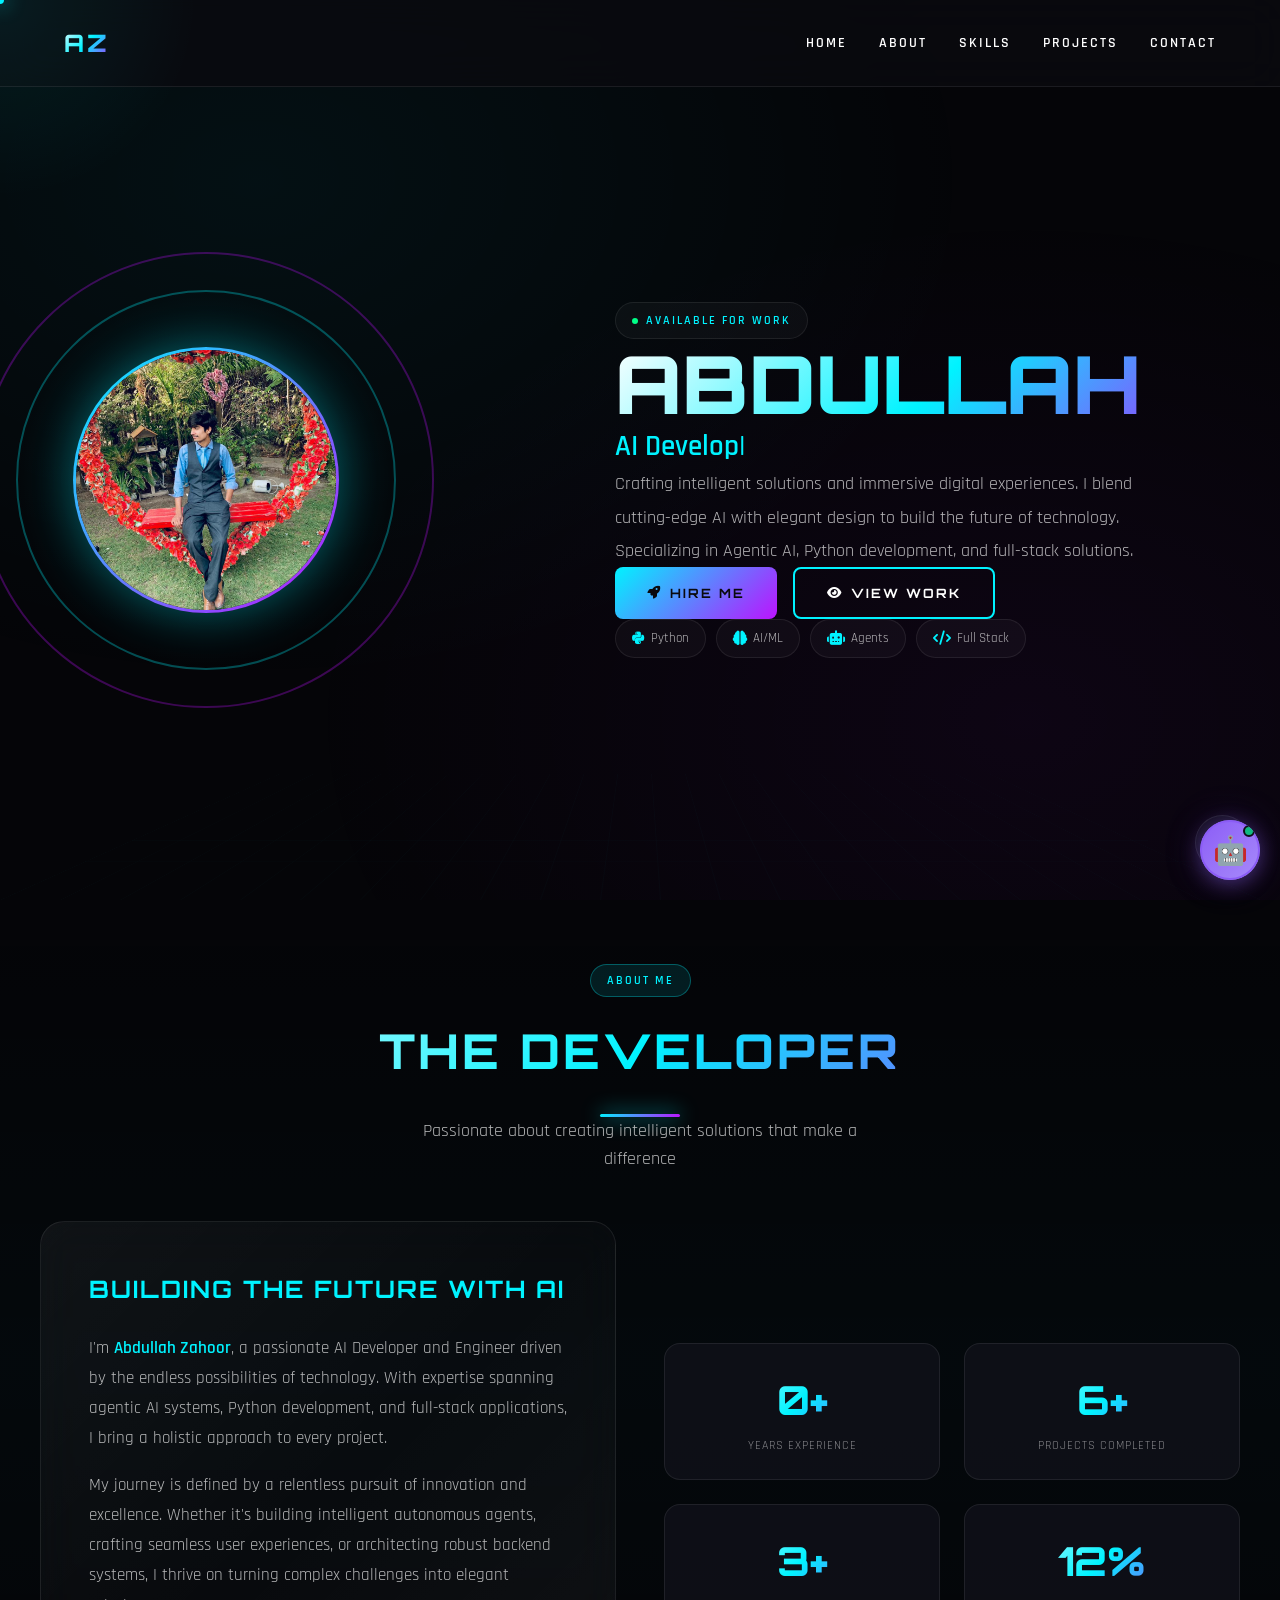
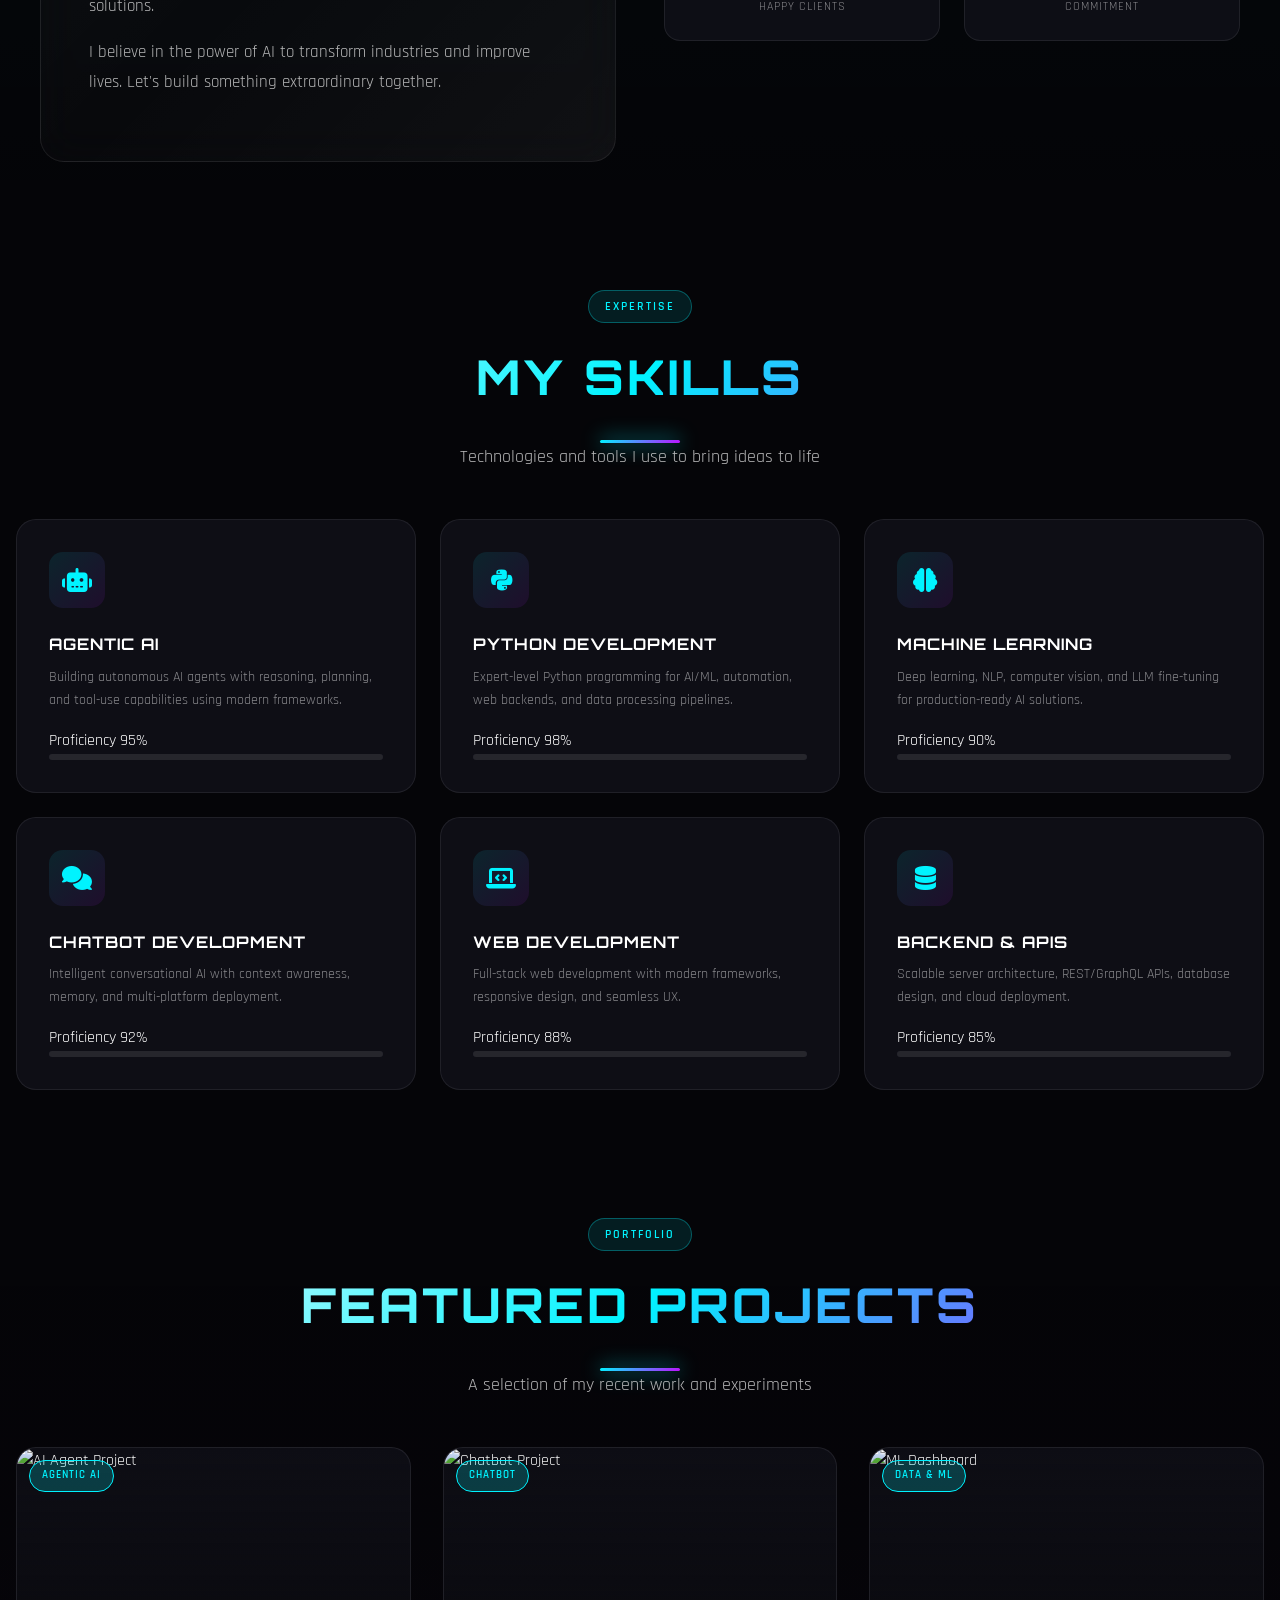
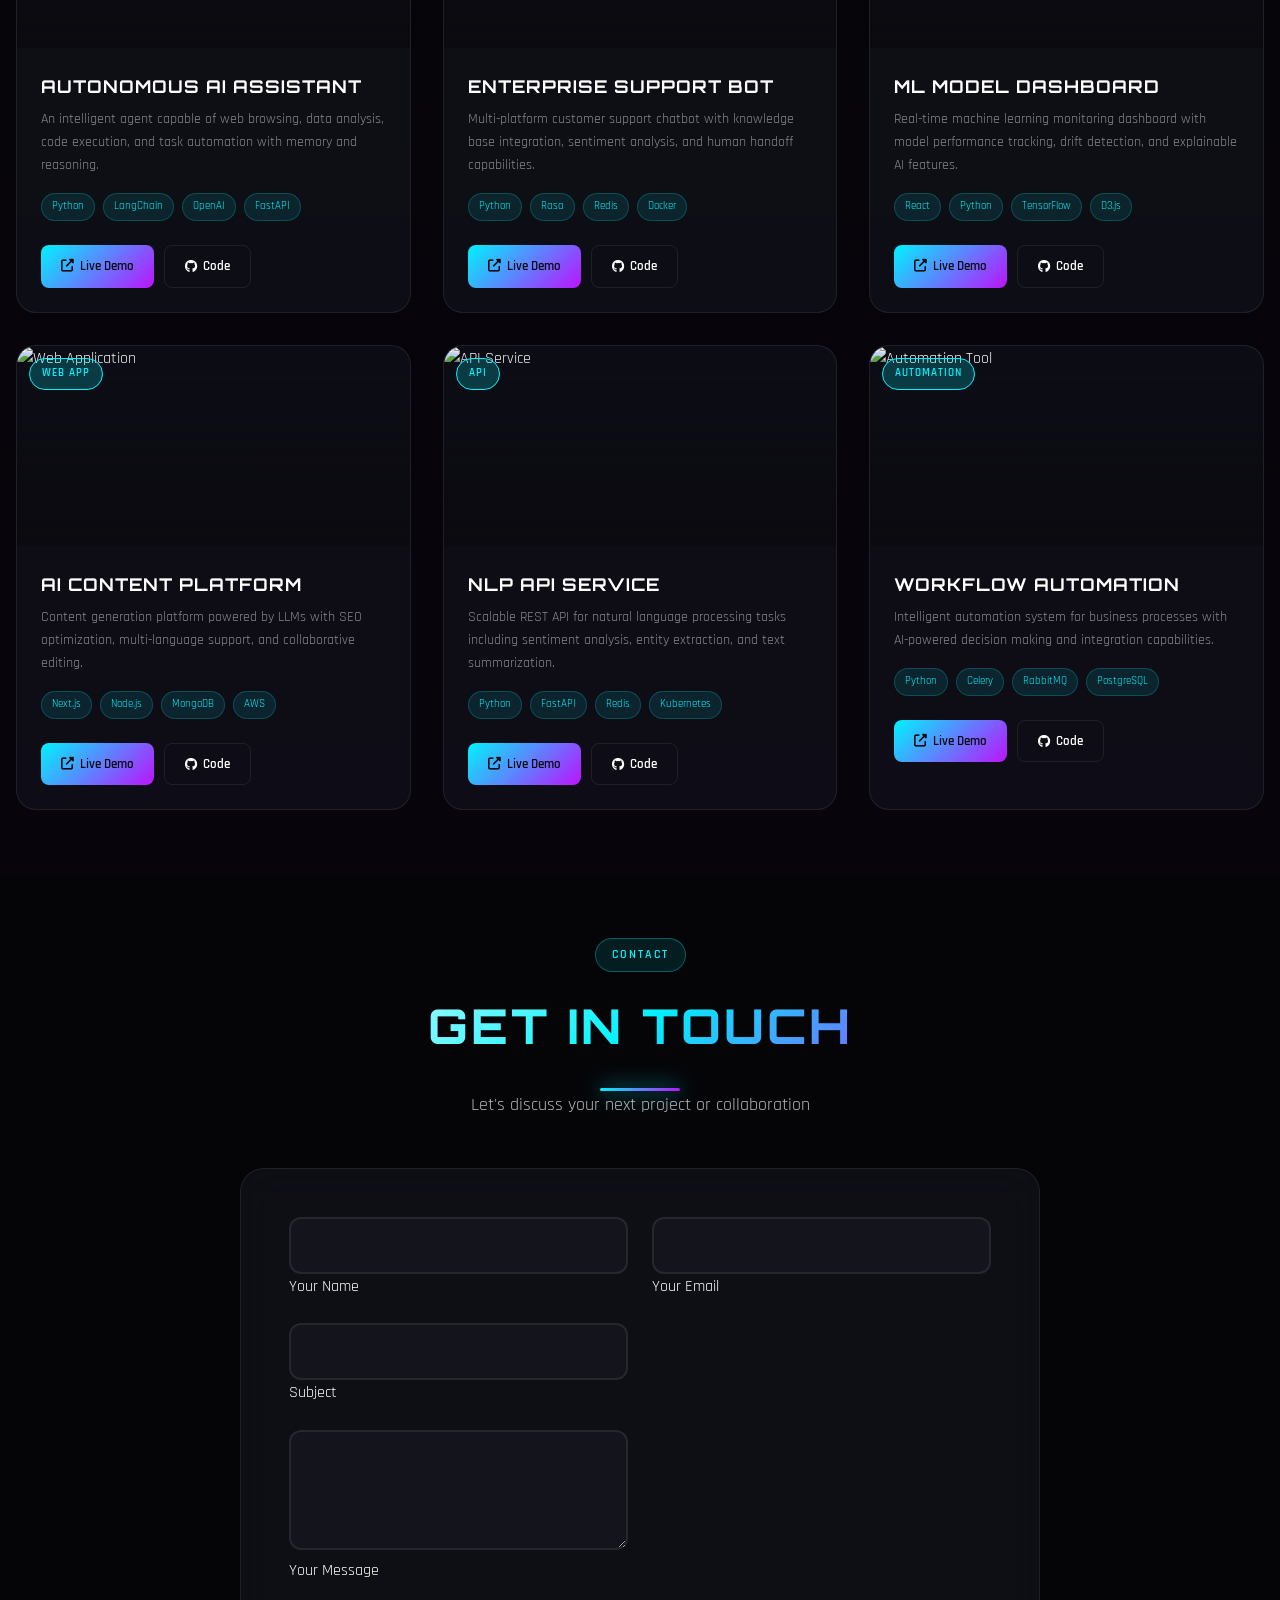
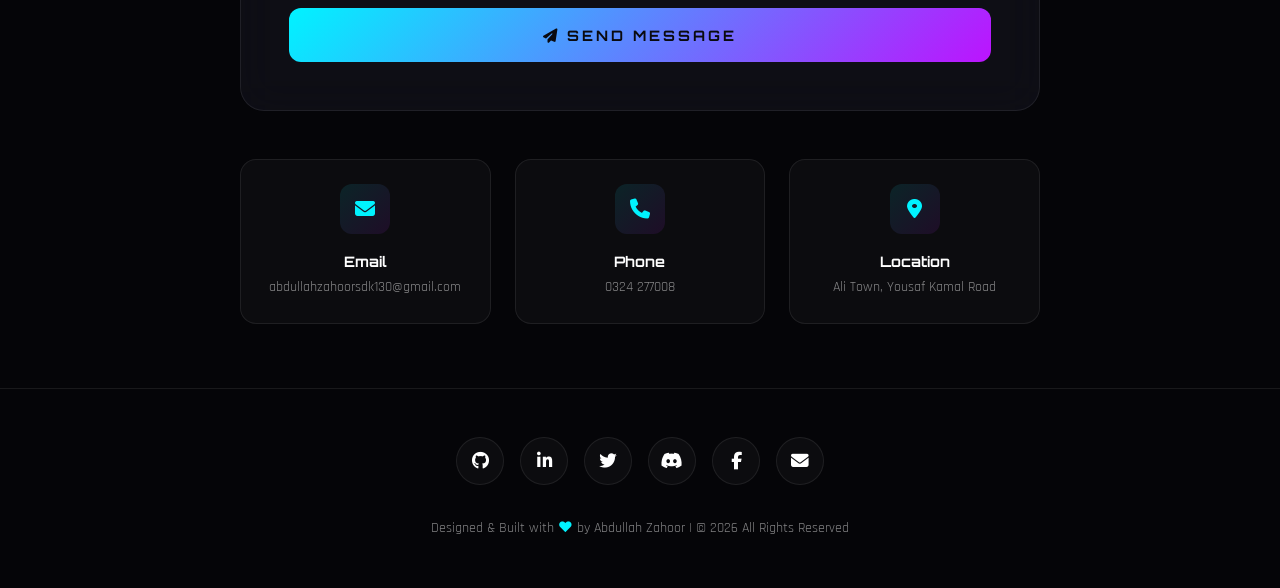
==== commit fa9e7bfb: "Add AI chatbot integration with Claude API - Floating bubble chatbot widget (vanilla JS) - Netlify s" ====
--- a/index.html
+++ b/index.html
@@ -566,5 +566,7 @@
 
     <!-- JavaScript -->
     <script src="js/main.js"></script>
+    <!-- AI Chatbot -->
+    <script src="chatbot.js"></script>
 </body>
 </html>
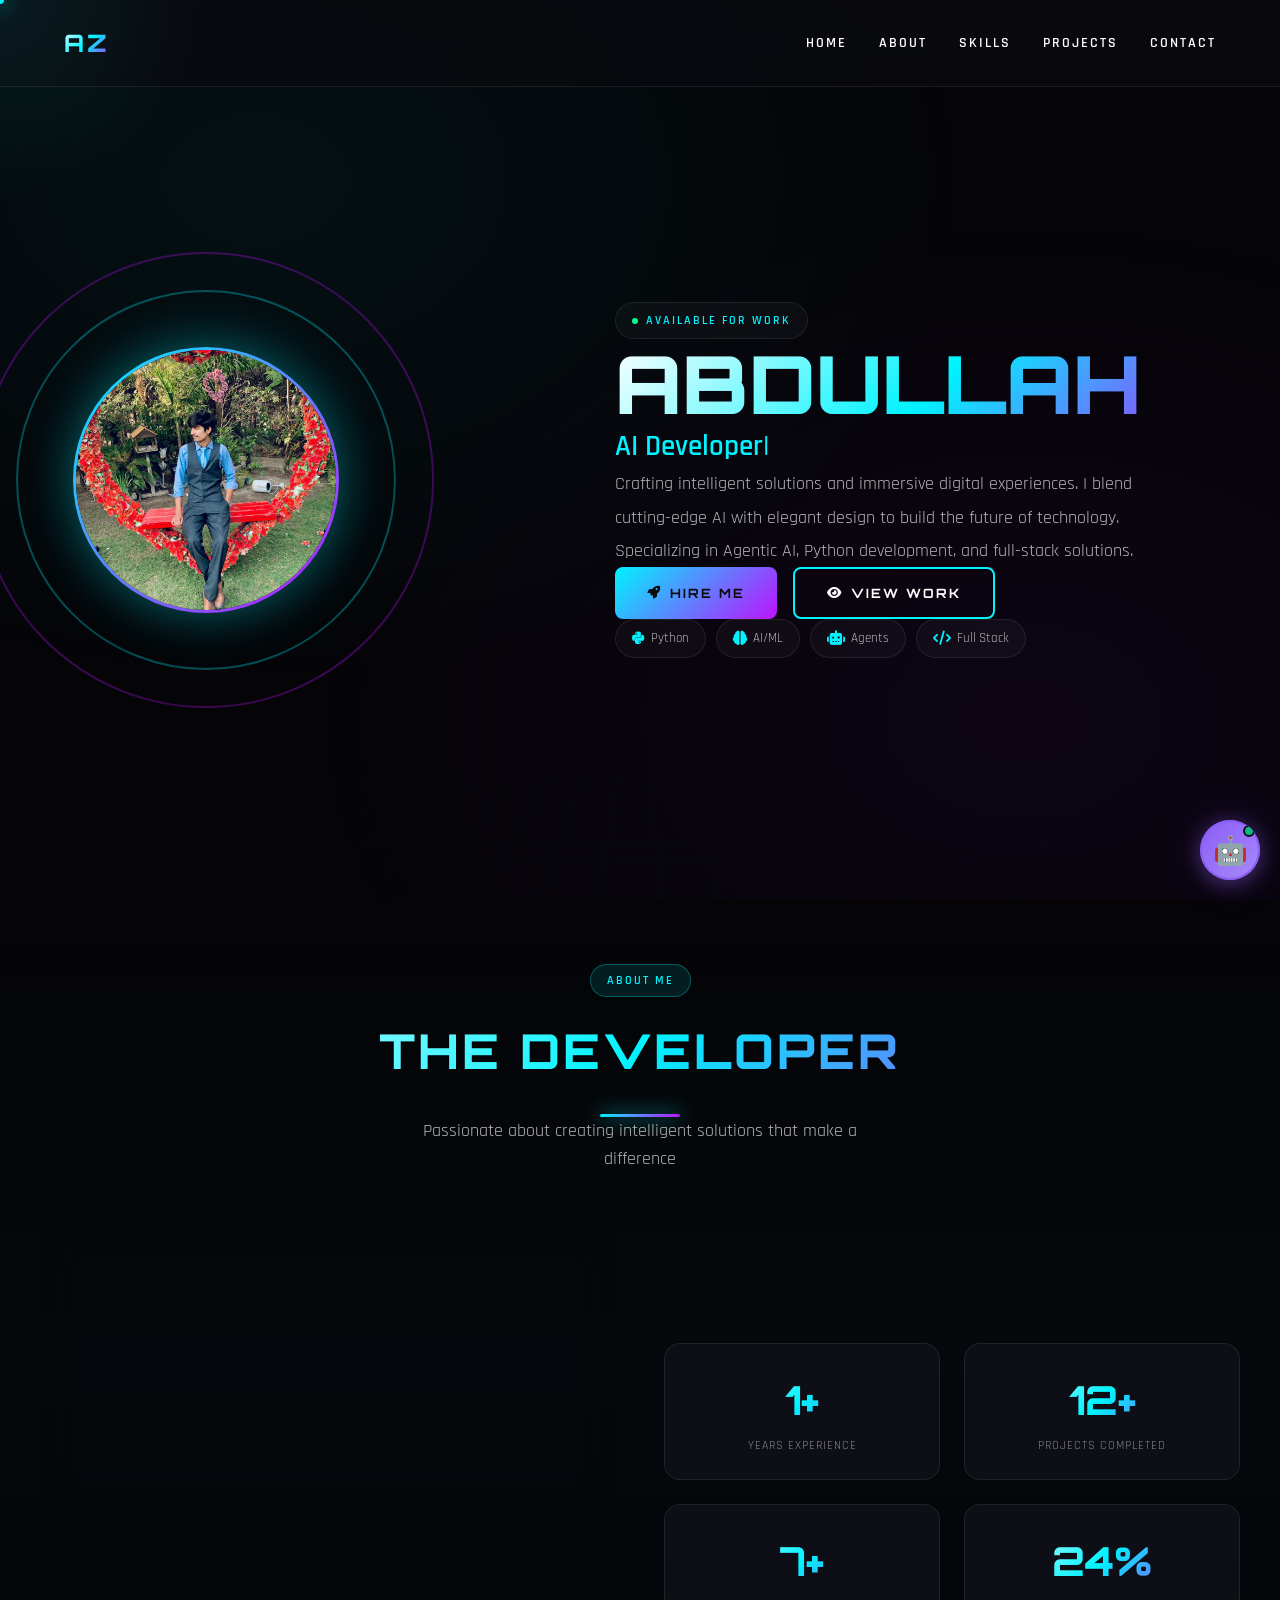
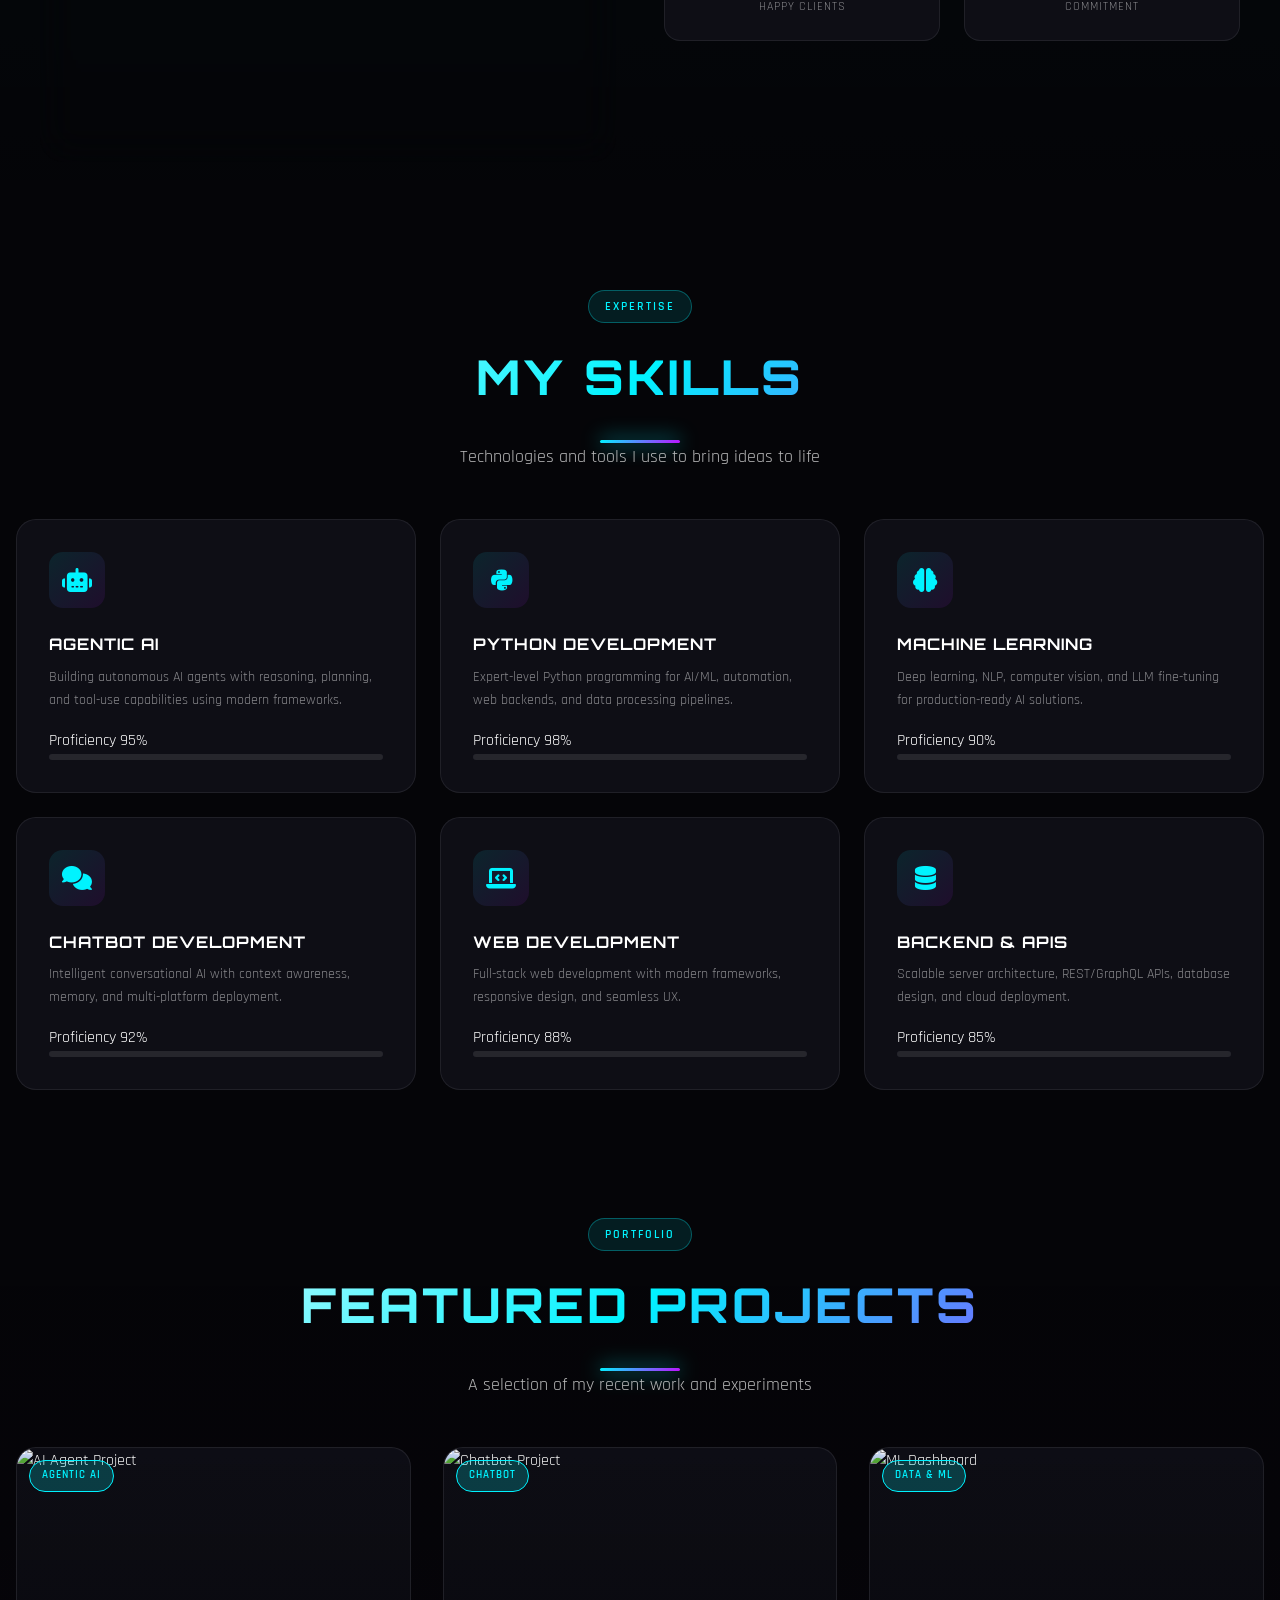
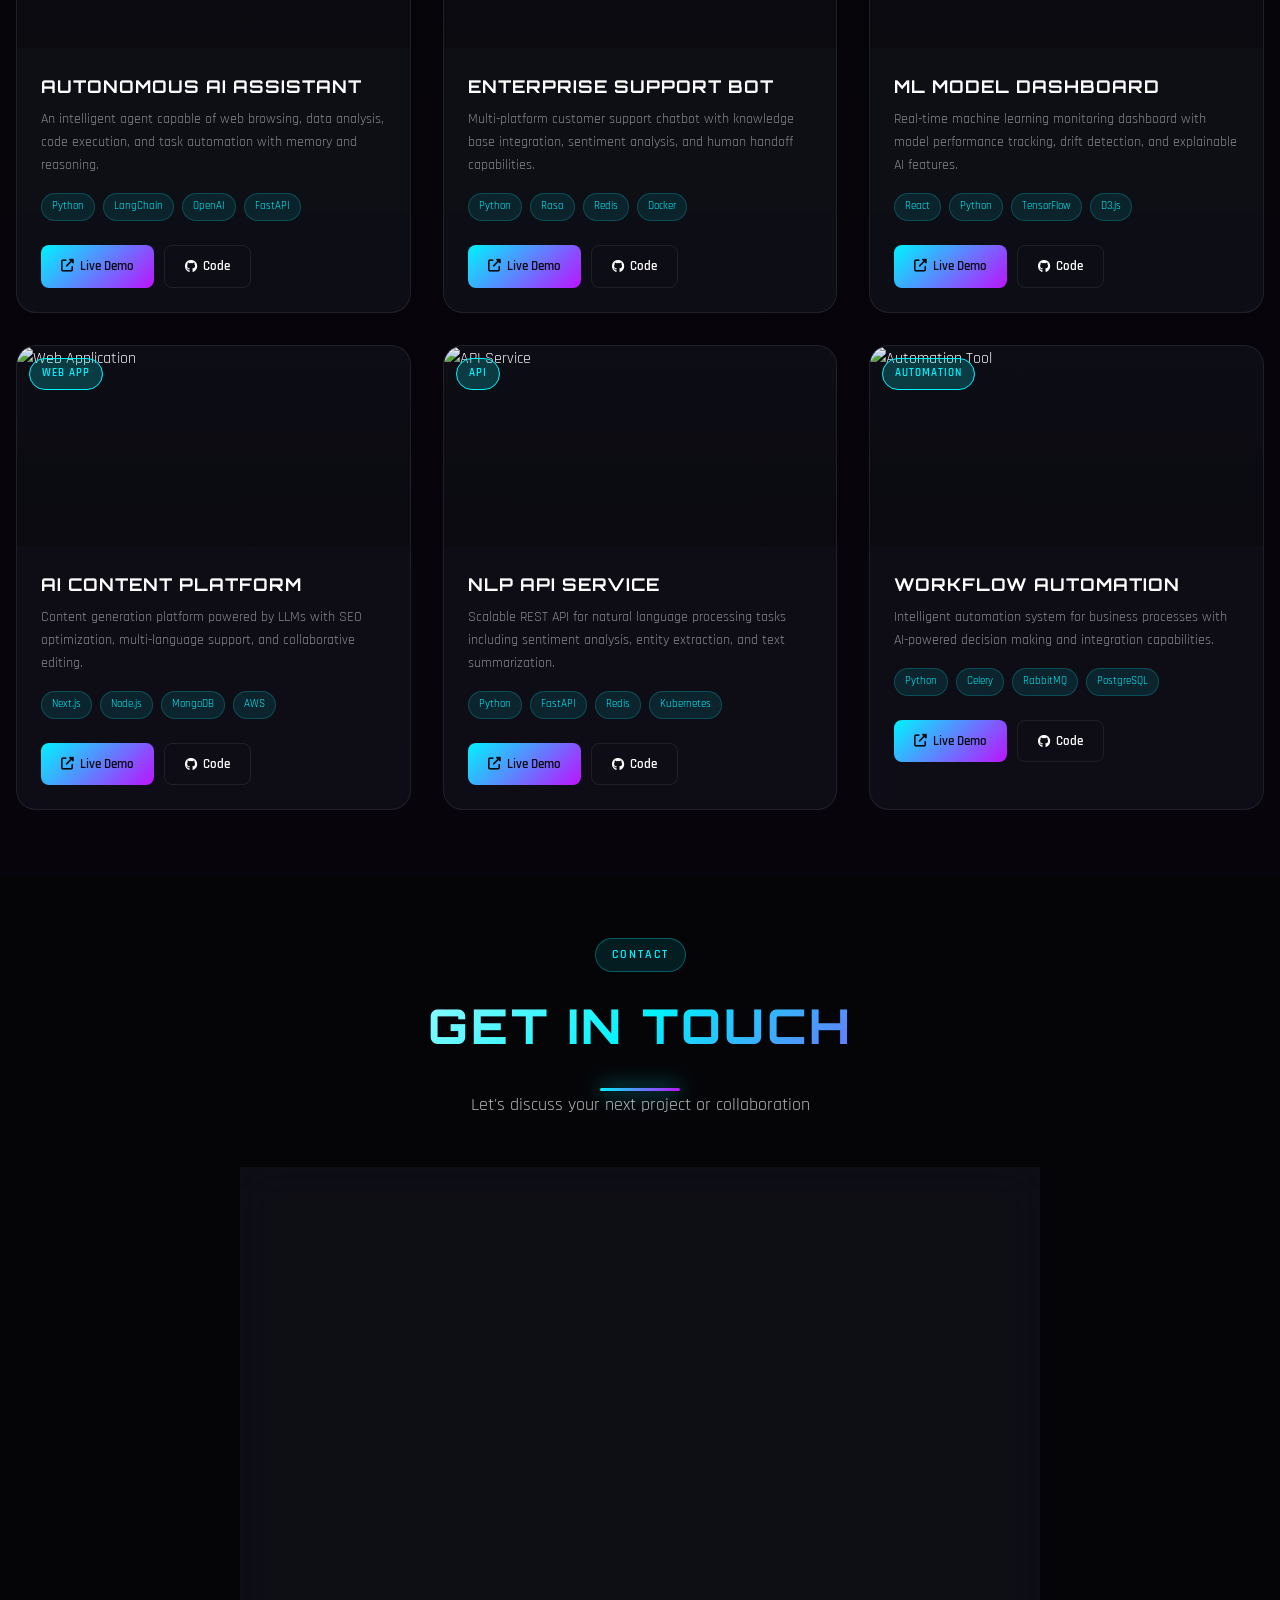
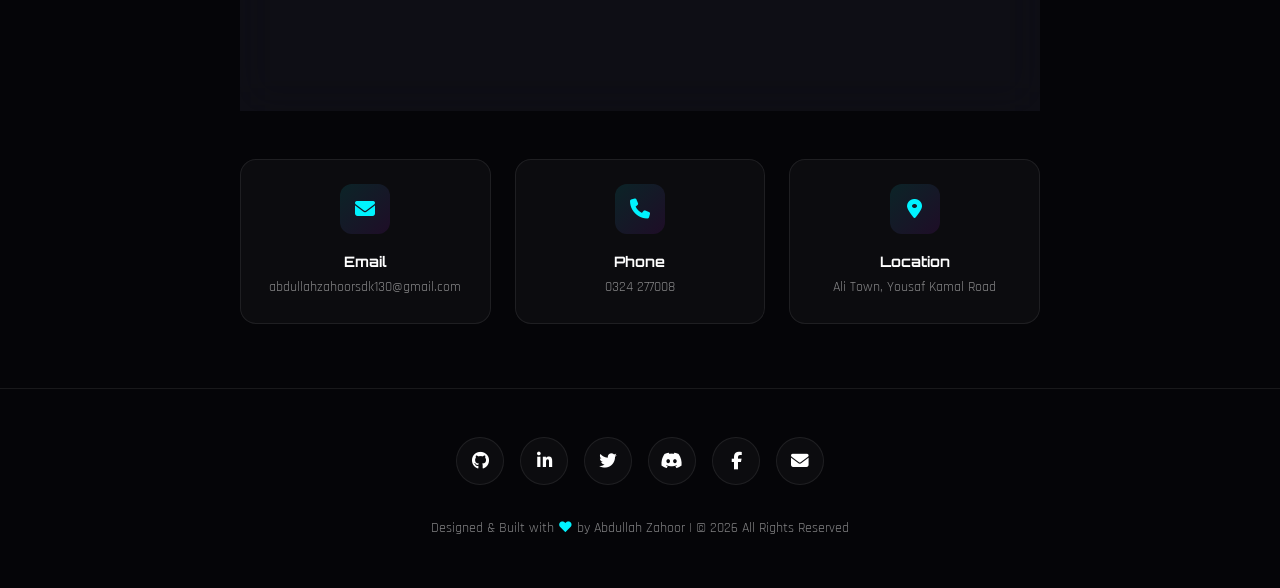
==== commit 9436d958: "Remove background music feature - Remove audio element and music toggle button from HTML - Remove Mu" ====
--- a/index.html
+++ b/index.html
@@ -24,17 +24,6 @@
     <link rel="stylesheet" href="css/style.css">
 </head>
 <body>
-    <!-- Audio Element for Background Music -->
-    <audio id="bg-music" loop preload="auto">
-        <source src="audio/background-music.mp3" type="audio/mpeg">
-    </audio>
-
-    <!-- Music Toggle Button -->
-    <button id="music-toggle" class="music-btn" title="Toggle Music">
-        <i class="fas fa-volume-mute"></i>
-        <span class="music-tooltip">Click to enable music</span>
-    </button>
-
     <!-- 3D Background Canvas -->
     <div id="canvas-container">
         <canvas id="bg-canvas"></canvas>
--- a/css/style.css
+++ b/css/style.css
@@ -1159,136 +1159,3 @@
     color: var(--neon-blue);
 }
 
-/* ============================================
-   MUSIC CONTROLS
-   ============================================ */
-.music-btn {
-    position: fixed;
-    bottom: 20px;
-    right: 20px;
-    width: 50px;
-    height: 50px;
-    border-radius: 50%;
-    background: var(--card-bg);
-    border: 1px solid var(--glass-border);
-    backdrop-filter: blur(20px);
-    cursor: pointer;
-    z-index: 9999;
-    display: flex;
-    align-items: center;
-    justify-content: center;
-    color: var(--text-primary);
-    font-size: 1rem;
-    transition: all 0.4s ease;
-    box-shadow: 0 10px 30px rgba(0, 0, 0, 0.3);
-}
-
-.music-btn:hover {
-    transform: scale(1.1);
-    border-color: var(--neon-blue);
-    box-shadow: 0 0 30px rgba(0, 243, 255, 0.3);
-}
-
-.music-btn.active {
-    border-color: var(--neon-blue);
-    box-shadow: 0 0 20px rgba(0, 243, 255, 0.4);
-}
-
-.music-btn.active i {
-    color: var(--neon-blue);
-}
-
-.music-tooltip {
-    position: absolute;
-    bottom: 60px;
-    right: 0;
-    padding: 8px 14px;
-    background: var(--card-bg);
-    border: 1px solid var(--glass-border);
-    border-radius: 8px;
-    font-size: 0.75rem;
-    color: var(--text-secondary);
-    white-space: nowrap;
-    opacity: 0;
-    transform: translateY(10px);
-    transition: all 0.3s ease;
-    pointer-events: none;
-    backdrop-filter: blur(10px);
-}
-
-.music-btn:hover .music-tooltip {
-    opacity: 1;
-    transform: translateY(0);
-}
-
-@media (min-width: 768px) {
-    .music-btn {
-        bottom: 30px;
-        right: 30px;
-        width: 55px;
-        height: 55px;
-        font-size: 1.2rem;
-    }
-}
-
-/* ============================================
-   ANIMATIONS
-   ============================================ */
-@keyframes fadeInUp {
-    from {
-        opacity: 0;
-        transform: translateY(30px);
-    }
-    to {
-        opacity: 1;
-        transform: translateY(0);
-    }
-}
-
-/* Scroll Reveal */
-.reveal, .reveal-left, .reveal-right, .reveal-scale {
-    opacity: 0;
-    transform: translateY(30px);
-    transition: all 0.6s var(--transition-smooth);
-}
-
-.reveal.active, .reveal-left.active, .reveal-right.active, .reveal-scale.active {
-    opacity: 1;
-    transform: translateY(0);
-}
-
-/* Stagger delays */
-.stagger-1 { transition-delay: 0.1s; }
-.stagger-2 { transition-delay: 0.2s; }
-.stagger-3 { transition-delay: 0.3s; }
-.stagger-4 { transition-delay: 0.4s; }
-.stagger-5 { transition-delay: 0.5s; }
-.stagger-6 { transition-delay: 0.6s; }
-
-/* Reduced motion */
-@media (prefers-reduced-motion: reduce) {
-    *, *::before, *::after {
-        animation-duration: 0.01ms !important;
-        transition-duration: 0.01ms !important;
-    }
-
-    .reveal, .reveal-left, .reveal-right, .reveal-scale {
-        opacity: 1;
-        transform: none;
-    }
-}
-
-/* ============================================
-   UTILITY CLASSES
-   ============================================ */
-.sr-only {
-    position: absolute;
-    width: 1px;
-    height: 1px;
-    padding: 0;
-    margin: -1px;
-    overflow: hidden;
-    clip: rect(0, 0, 0, 0);
-    white-space: nowrap;
-    border: 0;
-}
